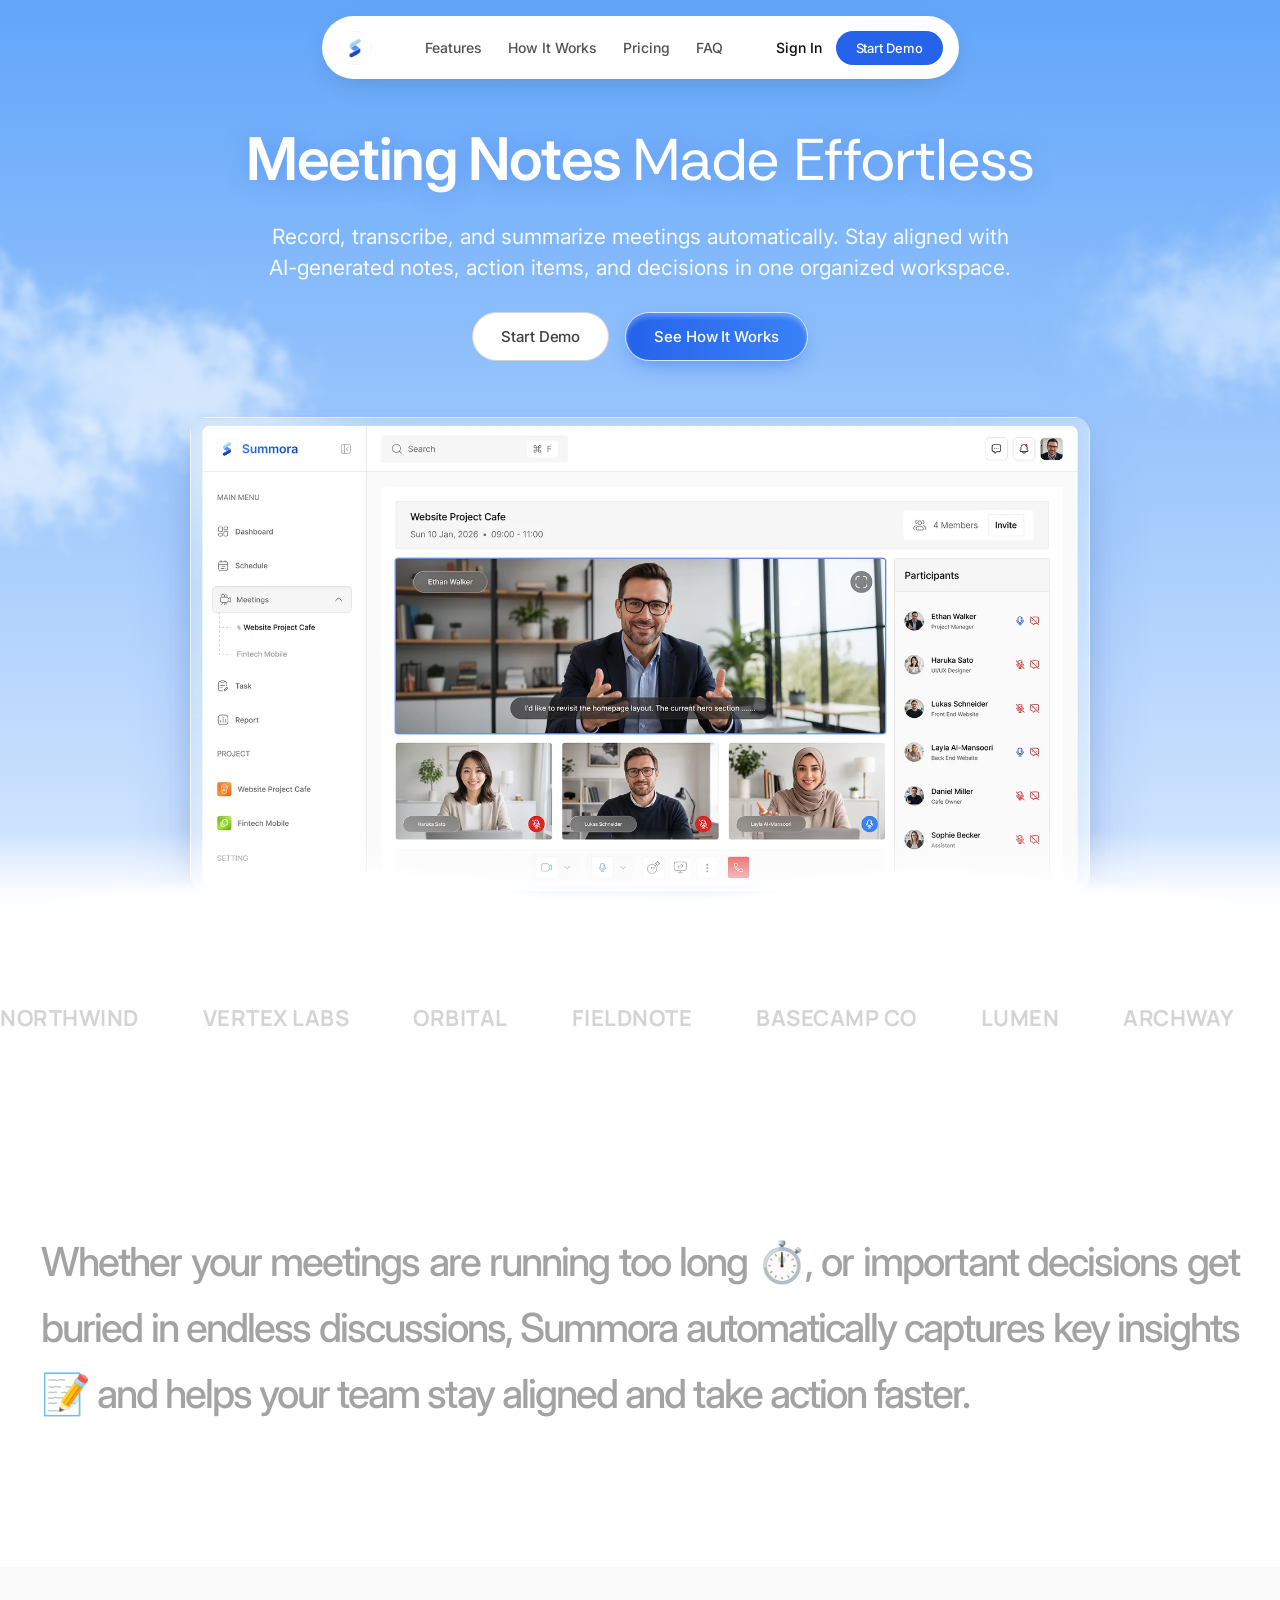
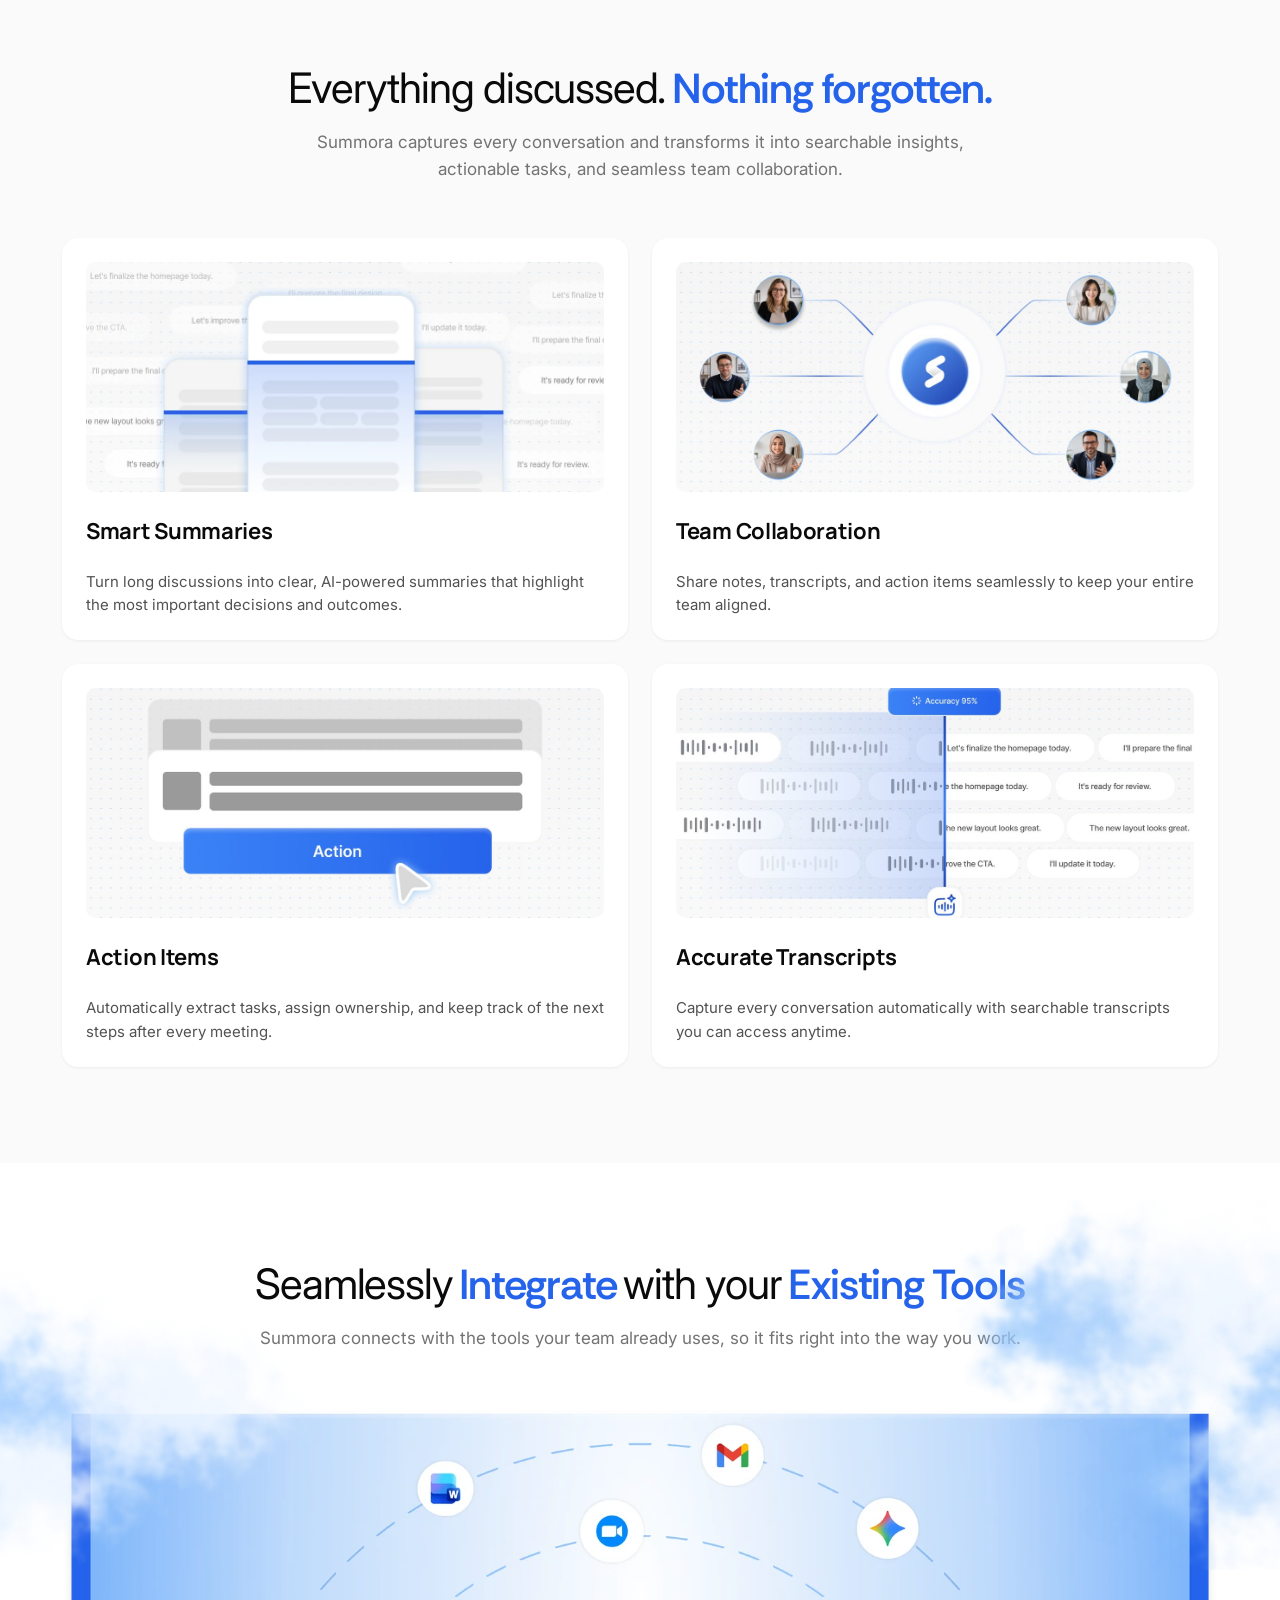
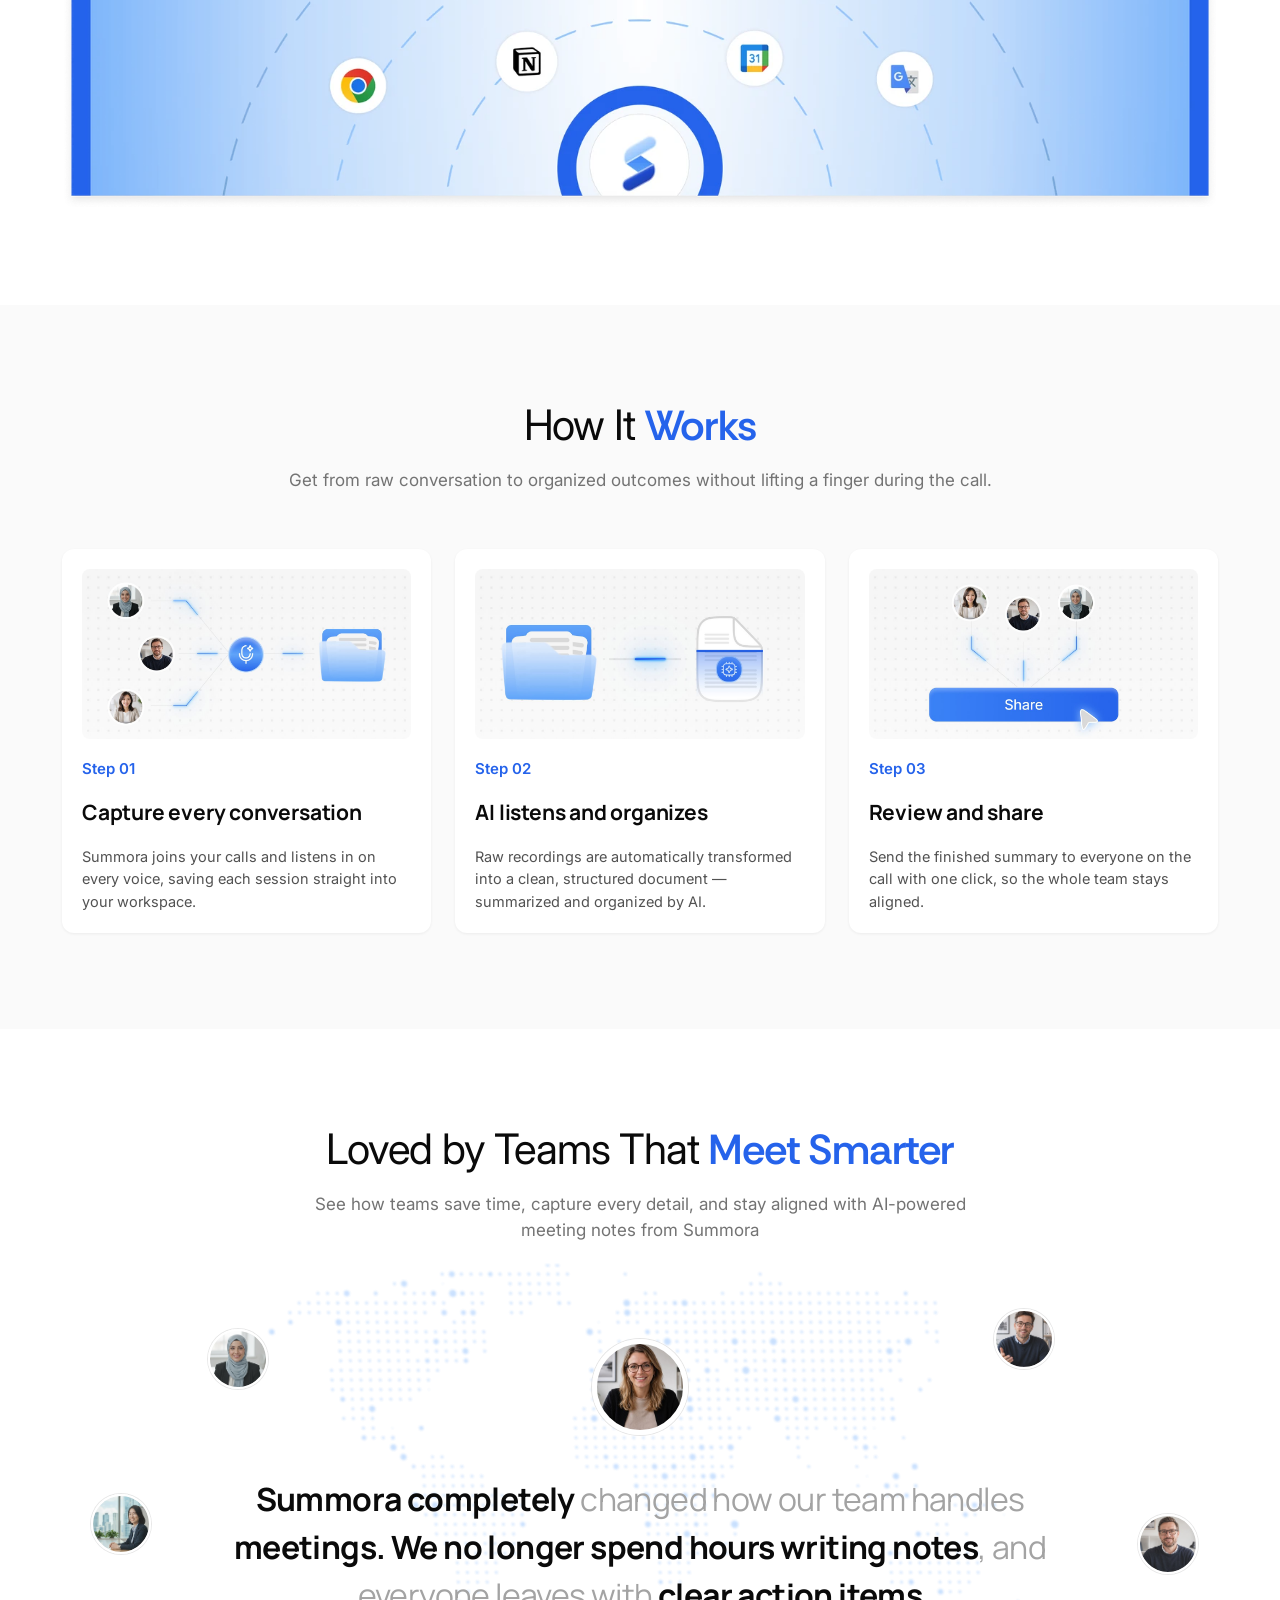
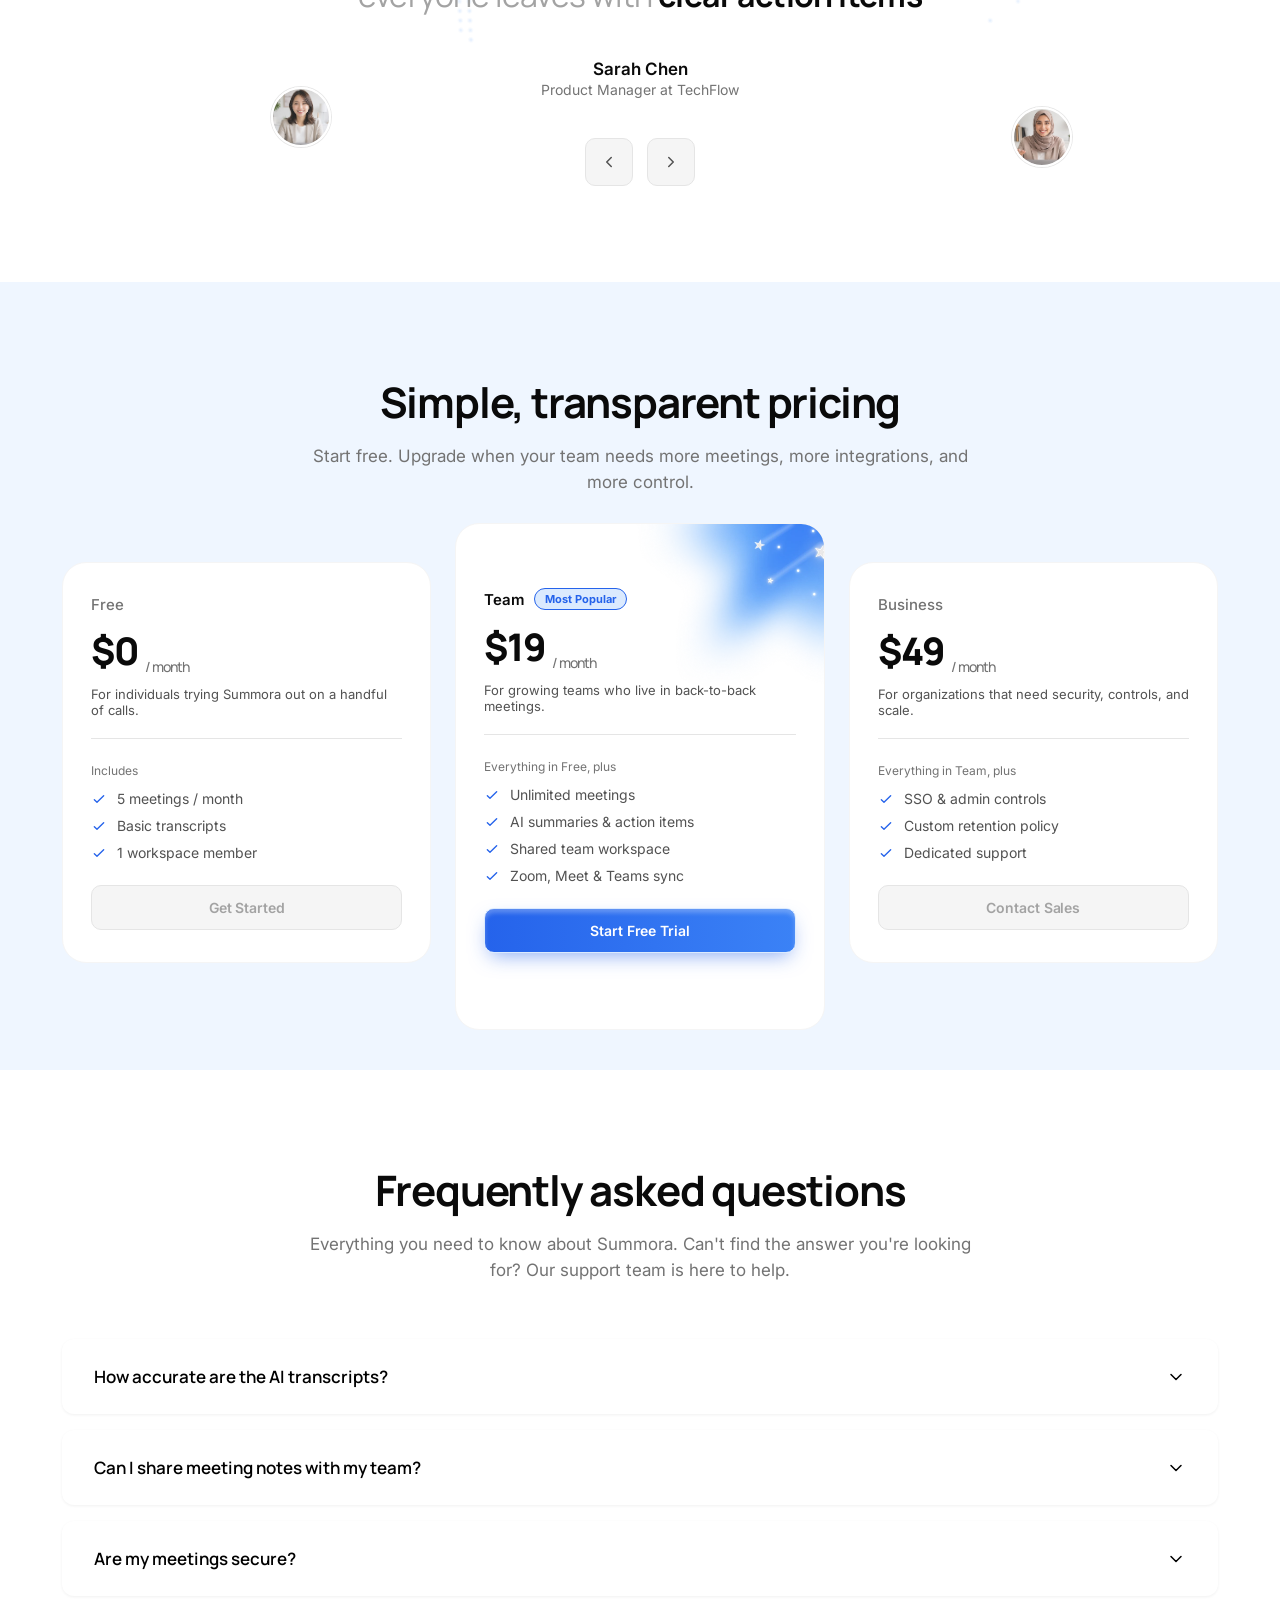
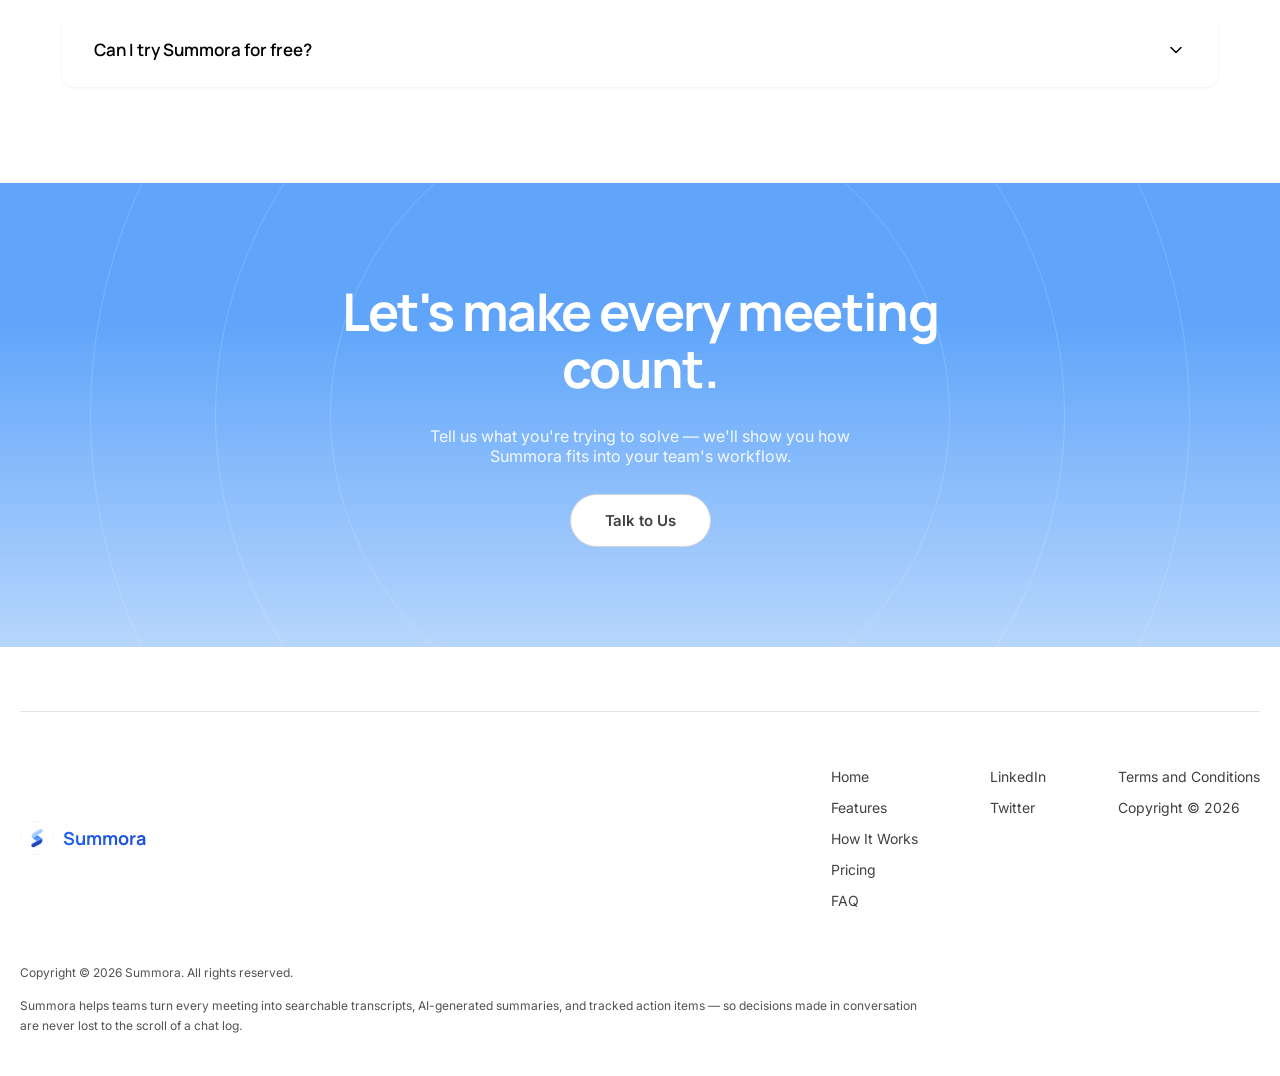
==== index.html @ 8b103ae6 "Flatten project structure so index.html sits at repo root" ====
<!DOCTYPE html>
<html lang="en">
<head>
<meta charset="UTF-8">
<meta name="viewport" content="width=device-width, initial-scale=1.0">
<title>Summora — Every meeting, remembered</title>
<link rel="preconnect" href="https://fonts.googleapis.com">
<link rel="preconnect" href="https://fonts.gstatic.com" crossorigin>
<link href="https://fonts.googleapis.com/css2?family=Manrope:wght@500;600;700;800&family=Inter:wght@300;400;500;600;700&family=Rethink+Sans:wght@400;500;600&display=swap" rel="stylesheet">
<link rel="stylesheet" href="css/style.css">
</head>
<body>

<!-- ============ NAV ============ -->
<div class="nav-shell">
  <nav class="nav">
    <a class="brand" href="#top">
      <span class="brand-mark"><img src="assets/img/logo.png" alt="Summora logo"></span>
    </a>
    <div class="nav-links">
      <a href="#features">Features</a>
      <a href="#how-it-works">How It Works</a>
      <a href="#pricing">Pricing</a>
      <a href="#faq">FAQ</a>
    </div>
    <div class="nav-actions">
      <a class="signin" href="#">Sign In</a>
      <a class="btn btn-primary nav-cta" href="#pricing">Start Demo</a>
    </div>
    <button class="nav-toggle" aria-label="Menu"><span></span></button>
  </nav>
</div>

<!-- ============ HERO ============ -->
<header id="top" class="hero">
  <div class="hero-spacer"></div>
  <img class="cloud-real left" src="assets/img/hero-cloud-left.png" alt="">
  <img class="cloud-real right" src="assets/img/hero-cloud-right.png" alt="">
  <div class="hero-inner">
    <div class="hero-header">
      <h1><span class="part-inter">Meeting Notes</span> <span class="part-rethink">Made Effortless</span></h1>
      <p>Record, transcribe, and summarize meetings automatically. Stay aligned with<br>AI-generated notes, action items, and decisions in one organized workspace.</p>
      <div class="hero-actions">
        <a href="#" class="btn btn-white">Start Demo</a>
        <a href="#" class="btn btn-primary">See How It Works</a>
      </div>
    </div>
    <div class="hero-image">
      <img class="hero-cloud-overlay" src="assets/img/hero-cloud-overlay.png" alt="">
      <div class="hero-image-inner">
        <img class="hero-screenshot" src="assets/img/hero-screenshot.webp" alt="Summora meeting dashboard showing live transcript, participants, and notes">
            <div class="hero-bottom-fade"></div>
    </div>
    </div>
  </div>
  <img class="hero-bottom-blur2" src="assets/img/hero-bottom-blur.png" alt="">
  <div class="hero-bottom-white"></div>
  <img class="hero-bottom-cloud" src="assets/img/hero-bottom-cloud.png" alt="">
</header>

<!-- ============ PARTNERS ============ -->
<section class="partners" style="padding-top:64px;">
  <div class="marquee">
    <span>NORTHWIND</span><span>VERTEX&nbsp;LABS</span><span>ORBITAL</span><span>FIELDNOTE</span><span>BASECAMP&nbsp;CO</span><span>LUMEN</span><span>ARCHWAY</span><span>PILOT&nbsp;&amp;&nbsp;CO</span>
    <span>NORTHWIND</span><span>VERTEX&nbsp;LABS</span><span>ORBITAL</span><span>FIELDNOTE</span><span>BASECAMP&nbsp;CO</span><span>LUMEN</span><span>ARCHWAY</span><span>PILOT&nbsp;&amp;&nbsp;CO</span>
  </div>
</section>

<!-- ============ STATEMENT ============ -->
<section class="statement-frame">
  <p class="statement-text">Whether your meetings are running too long ⏱️, or important decisions get buried in endless discussions, Summora automatically captures key insights 📝 and helps your team stay aligned and take action faster.</p>
</section>

<!-- ============ FEATURES ============ -->
<section class="features" id="features">
  <div class="section-head reveal">
    <h2 class="nowrap-heading"><span class="ed-part1">Everything discussed.</span> <span class="ed-part2">Nothing forgotten.</span></h2>
    <p>Summora captures every conversation and transforms it into searchable insights, actionable tasks, and seamless team collaboration.</p>
  </div>
  <div class="feature-grid">

    <div class="feature-card reveal">
      <div class="feature-visual">
        <img src="assets/img/feature-visual-1.webp" alt="Smart summaries preview" style="width:100%;height:100%;object-fit:cover;">
      </div>
      <h3>Smart Summaries</h3>
      <p>Turn long discussions into clear, AI-powered summaries that highlight the most important decisions and outcomes.</p>
    </div>

    <div class="feature-card reveal">
      <div class="feature-visual">
        <img src="assets/img/feature-visual-2.jpg" alt="Team collaboration preview" style="width:100%;height:100%;object-fit:cover;">
      </div>
      <h3>Team Collaboration</h3>
      <p>Share notes, transcripts, and action items seamlessly to keep your entire team aligned.</p>
    </div>

    <div class="feature-card reveal">
      <div class="feature-visual">
        <img src="assets/img/feature-visual-3.jpg" alt="Action items preview" style="width:100%;height:100%;object-fit:cover;">
      </div>
      <h3>Action Items</h3>
      <p>Automatically extract tasks, assign ownership, and keep track of the next steps after every meeting.</p>
    </div>

    <div class="feature-card reveal">
      <div class="feature-visual">
        <img src="assets/img/feature-visual-4.jpg" alt="Accurate transcripts preview" style="width:100%;height:100%;object-fit:cover;">
      </div>
      <h3>Accurate Transcripts</h3>
      <p>Capture every conversation automatically with searchable transcripts you can access anytime.</p>
    </div>

  </div>
</section>

<!-- ============ INTEGRATIONS ORBIT ============ -->
<section class="integrations" id="how-it-works">
  <img class="integrations-cloud" src="assets/img/integrations-cloud.png" alt="">
  <img class="integrations-cloud-right" src="assets/img/integrations-cloud-right.webp" alt="">
  <div class="section-head reveal">
    <h2 class="nowrap-heading"><span class="int-part1">Seamlessly</span> <span class="int-part2">Integrate</span> <span class="int-part1">with your</span> <span class="int-part2">Existing Tools</span></h2>
    <p style="white-space:nowrap;">Summora connects with the tools your team already uses, so it fits right into the way you work.</p>
  </div>
  <div class="orbit-wrap orbit-wrap-img">
    <img src="assets/img/integrations-orbit.webp" alt="Summora integrations with Zoom, Gmail, Chrome, Notion, Google Calendar and more" style="width:100%;height:auto;display:block;">
  </div>
</section>

<!-- ============ STEPS ============ -->
<section class="steps" style="background:var(--gray-50);">
  <div class="section-head reveal">
    <h2 style="font-family:'Inter',sans-serif; font-weight:400;">How It <span style="font-family:'Rethink Sans',sans-serif; font-weight:600; color:#2563EB;">Works</span></h2>
    <p style="white-space:nowrap;">Get from raw conversation to organized outcomes without lifting a finger during the call.</p>
  </div>
  <div class="steps-grid">

    <div class="step-card reveal">
      <div class="step-visual">
        <img src="assets/img/step-visual-1.jpg" alt="Connect your calls preview" style="width:100%;height:100%;object-fit:cover;">
      </div>
      <span class="step-num">Step 01</span>
      <h3>Capture every conversation</h3>
      <p>Summora joins your calls and listens in on every voice, saving each session straight into your workspace.</p>
    </div>

    <div class="step-card reveal">
      <div class="step-visual">
<img src="assets/img/step-visual-2.jpg" alt="AI listens and organizes preview" style="width:100%;height:100%;object-fit:cover;">
      </div>
      <span class="step-num">Step 02</span>
      <h3>AI listens and organizes</h3>
      <p>Raw recordings are automatically transformed into a clean, structured document — summarized and organized by AI.</p>
    </div>

    <div class="step-card reveal">
      <div class="step-visual">
<img src="assets/img/step-visual-3.jpg" alt="Review and share preview" style="width:100%;height:100%;object-fit:cover;">
      </div>
      <span class="step-num">Step 03</span>
      <h3>Review and share</h3>
      <p>Send the finished summary to everyone on the call with one click, so the whole team stays aligned.</p>
    </div>

  </div>
</section>

<!-- ============ TESTIMONIAL ============ -->
<section class="testimonial">
  <img class="testimonial-world-bg" src="assets/img/testimonial-world-bg.webp" alt="">
  <div class="section-head" style="margin-bottom:56px;">
    <h2 class="nowrap-heading" style="font-family:'Inter',sans-serif; font-weight:400;">Loved by Teams That <span style="font-family:'Rethink Sans',sans-serif; font-weight:600; color:#2563EB;">Meet Smarter</span></h2>
    <p>See how teams save time, capture every detail, and stay aligned with AI-powered meeting notes from Summora</p>
  </div>
  <div class="testi-wrap">
    <div class="float-avatars">
      <div class="avatar-ph fa1" style="background-image:url(assets/img/avatar-float-1.jpg);background-size:115%;background-position:center;"></div>
      <div class="avatar-ph fa2" style="background-image:url(assets/img/avatar-malik-osei.jpg);background-size:115%;background-position:center;"></div>
      <div class="avatar-ph fa3" style="background-image:url(assets/img/avatar-priya-nair.jpg);background-size:115%;background-position:center;"></div>
      <div class="avatar-ph fa4" style="background-image:url(assets/img/avatar-float-4.jpg);background-size:115%;background-position:center;"></div>
      <div class="avatar-ph fa5" style="background-image:url(assets/img/avatar-float-5.jpg);background-size:115%;background-position:center;"></div>
      <div class="avatar-ph fa6" style="background-image:url(assets/img/avatar-float-6.jpg);background-size:115%;background-position:center;"></div>
    </div>
    <div class="avatar-ph testi-avatar" id="testiAvatar" style="background-image:url(assets/img/avatar-testimonial-default.jpg);background-size:115%;background-position:center;"></div>
    <p class="testi-quote" id="testiQuote"><span class="hl">Summora completely</span> changed how our team handles <span class="hl">meetings.</span> <span class="hl">We no longer spend hours writing notes</span>, and everyone leaves with <span class="hl">clear action items</span></p>
    <div class="testi-author" id="testiAuthor">
      <strong>Sarah Chen</strong>
      <span>Product Manager at TechFlow</span>
    </div>
    <div class="testi-nav">
      <button aria-label="Previous" onclick="shiftTestimonial(-1)"><svg viewBox="0 0 24 24" fill="none"><path d="M15 18l-6-6 6-6" stroke-width="2" stroke-linecap="round" stroke-linejoin="round"/></svg></button>
      <button aria-label="Next" onclick="shiftTestimonial(1)"><svg viewBox="0 0 24 24" fill="none"><path d="M9 6l6 6-6 6" stroke-width="2" stroke-linecap="round" stroke-linejoin="round"/></svg></button>
    </div>
  </div>
</section>

<!-- ============ PRICING ============ -->
<section class="pricing" id="pricing">
  <div class="section-head reveal">
    <h2>Simple, transparent pricing</h2>
    <p>Start free. Upgrade when your team needs more meetings, more integrations, and more control.</p>
  </div>
  <div class="pricing-grid">

    <div class="price-card reveal">
      <div class="price-top">
        <span class="plan-name">Free</span>
        <div class="price">$0 <small>/ month</small></div>
        <p class="price-desc">For individuals trying Summora out on a handful of calls.</p>
      </div>
      <ul class="price-feats">
        <li class="lbl">Includes</li>
        <li><svg viewBox="0 0 24 24" fill="none"><path d="M5 13l4 4L19 7" stroke-width="2" stroke-linecap="round" stroke-linejoin="round"/></svg>5 meetings / month</li>
        <li><svg viewBox="0 0 24 24" fill="none"><path d="M5 13l4 4L19 7" stroke-width="2" stroke-linecap="round" stroke-linejoin="round"/></svg>Basic transcripts</li>
        <li><svg viewBox="0 0 24 24" fill="none"><path d="M5 13l4 4L19 7" stroke-width="2" stroke-linecap="round" stroke-linejoin="round"/></svg>1 workspace member</li>
      </ul>
      <a href="#" class="btn btn-outline-dark price-btn">Get Started</a>
    </div>

    <div class="price-card popular reveal">
      <img class="popular-sparkle" src="assets/img/pricing-sparkle.webp" alt="">
      <div class="price-top">
        <div class="badge-row">
          <span class="plan-name" style="color:var(--ink); font-weight:600;">Team</span>
          <span class="most-popular">Most Popular</span>
        </div>
        <div class="price">$19 <small>/ month</small></div>
        <p class="price-desc">For growing teams who live in back-to-back meetings.</p>
      </div>
      <ul class="price-feats">
        <li class="lbl">Everything in Free, plus</li>
        <li><svg viewBox="0 0 24 24" fill="none"><path d="M5 13l4 4L19 7" stroke-width="2" stroke-linecap="round" stroke-linejoin="round"/></svg>Unlimited meetings</li>
        <li><svg viewBox="0 0 24 24" fill="none"><path d="M5 13l4 4L19 7" stroke-width="2" stroke-linecap="round" stroke-linejoin="round"/></svg>AI summaries &amp; action items</li>
        <li><svg viewBox="0 0 24 24" fill="none"><path d="M5 13l4 4L19 7" stroke-width="2" stroke-linecap="round" stroke-linejoin="round"/></svg>Shared team workspace</li>
        <li><svg viewBox="0 0 24 24" fill="none"><path d="M5 13l4 4L19 7" stroke-width="2" stroke-linecap="round" stroke-linejoin="round"/></svg>Zoom, Meet &amp; Teams sync</li>
      </ul>
      <a href="#" class="btn btn-primary price-btn">Start Free Trial</a>
    </div>

    <div class="price-card reveal">
      <div class="price-top">
        <span class="plan-name">Business</span>
        <div class="price">$49 <small>/ month</small></div>
        <p class="price-desc">For organizations that need security, controls, and scale.</p>
      </div>
      <ul class="price-feats">
        <li class="lbl">Everything in Team, plus</li>
        <li><svg viewBox="0 0 24 24" fill="none"><path d="M5 13l4 4L19 7" stroke-width="2" stroke-linecap="round" stroke-linejoin="round"/></svg>SSO &amp; admin controls</li>
        <li><svg viewBox="0 0 24 24" fill="none"><path d="M5 13l4 4L19 7" stroke-width="2" stroke-linecap="round" stroke-linejoin="round"/></svg>Custom retention policy</li>
        <li><svg viewBox="0 0 24 24" fill="none"><path d="M5 13l4 4L19 7" stroke-width="2" stroke-linecap="round" stroke-linejoin="round"/></svg>Dedicated support</li>
      </ul>
      <a href="#" class="btn btn-outline-dark price-btn">Contact Sales</a>
    </div>

  </div>
</section>

<!-- ============ FAQ ============ -->
<section class="faq" id="faq">
  <div class="section-head reveal">
    <h2>Frequently asked questions</h2>
    <p>Everything you need to know about Summora. Can't find the answer you're looking for? Our support team is here to help.</p>
  </div>
  <div class="faq-list" id="faqList">

    <div class="faq-item reveal">
      <button class="faq-q">How accurate are the AI transcripts?
        <svg viewBox="0 0 24 24" fill="none"><path d="M6 9l6 6 6-6" stroke-width="1.8" stroke-linecap="round" stroke-linejoin="round"/></svg>
      </button>
      <div class="faq-a"><p>Summora's transcription engine is tuned for real conversations — overlapping speakers, accents, and background noise included — and typically lands well above 95% accuracy on clear audio.</p></div>
    </div>

    <div class="faq-item reveal">
      <button class="faq-q">Can I share meeting notes with my team?
        <svg viewBox="0 0 24 24" fill="none"><path d="M6 9l6 6 6-6" stroke-width="1.8" stroke-linecap="round" stroke-linejoin="round"/></svg>
      </button>
      <div class="faq-a"><p>Yes. Every summary, transcript, and action item lives in a shared workspace, so anyone on your team can search past meetings or jump straight to a decision.</p></div>
    </div>

    <div class="faq-item reveal">
      <button class="faq-q">Are my meetings secure?
        <svg viewBox="0 0 24 24" fill="none"><path d="M6 9l6 6 6-6" stroke-width="1.8" stroke-linecap="round" stroke-linejoin="round"/></svg>
      </button>
      <div class="faq-a"><p>Recordings and transcripts are encrypted in transit and at rest, and Business plans include configurable retention policies and admin-level access controls.</p></div>
    </div>

    <div class="faq-item reveal">
      <button class="faq-q">Can I try Summora for free?
        <svg viewBox="0 0 24 24" fill="none"><path d="M6 9l6 6 6-6" stroke-width="1.8" stroke-linecap="round" stroke-linejoin="round"/></svg>
      </button>
      <div class="faq-a"><p>Absolutely — the Free plan covers 5 meetings a month with no credit card required, and you can upgrade anytime as your needs grow.</p></div>
    </div>

  </div>
</section>

<!-- ============ CTA ============ -->
<section class="cta">
  <div class="cta-ring cr1"></div>
  <div class="cta-ring cr2"></div>
  <div class="cta-ring cr3"></div>
  <div class="cta-fade"></div>
  <div class="cta-inner">
    <h2>Let's make every meeting count.</h2>
    <p>Tell us what you're trying to solve — we'll show you how Summora fits into your team's workflow.</p>
    <a href="#" class="btn btn-white" style="padding:16px 34px; font-weight:600;">Talk to Us</a>
  </div>
</section>

<!-- ============ FOOTER ============ -->
<footer>
  <div class="footer-top">
    <a class="brand" href="#top">
      <span class="brand-mark"><img src="assets/img/logo.png" alt="Summora logo"></span>
      <span class="brand-text">Summora</span>
    </a>
    <div class="footer-cols">
      <div class="footer-col">
        <a href="#top">Home</a>
        <a href="#features">Features</a>
        <a href="#how-it-works">How It Works</a>
        <a href="#pricing">Pricing</a>
        <a href="#faq">FAQ</a>
      </div>
      <div class="footer-col">
        <a href="#">LinkedIn</a>
        <a href="#">Twitter</a>
      </div>
      <div class="footer-col">
        <a href="#">Terms and Conditions</a>
        <span>Copyright © 2026</span>
      </div>
    </div>
  </div>
  <div class="footer-bottom">
    <span class="copy">Copyright © 2026 Summora. All rights reserved.</span>
    <p class="desc">Summora helps teams turn every meeting into searchable transcripts, AI-generated summaries, and tracked action items — so decisions made in conversation are never lost to the scroll of a chat log.</p>
  </div>
</footer>

<script src="js/main.js" defer></script>

</body>
</html>
---- css/style.css ----
/* =====================================================================
     SUMMORA LANDING PAGE — STYLESHEET CONTENTS
     1.  Design tokens (:root)
     2.  Reset & base elements
     3.  Placeholder blocks & buttons
     4.  Nav
     5.  Hero
     6.  Partner marquee
     7.  Statement frame (scroll word-reveal)
     8.  Section shells (shared heading layout)
     9.  Feature grid + mini illustrations
     10. Integrations orbit
     11. Steps
     12. Testimonial
     13. Pricing
     14. FAQ
     15. CTA
     16. Footer
     17. Scroll reveal + hover animations
     18. Responsive breakpoints
     ===================================================================== */

  /* ---------- 1. Design tokens ---------- */
  :root{
    --blue-700:#1D4ED8;
    --blue-600:#2563EB;
    --blue-500:#3B82F6;
    --blue-400:#60A5FA;
    --blue-200:#93C5FD;
    --blue-100:#DBEAFE;
    --blue-50:#EFF6FF;
    --ink:#0A0A0A;
    --gray-700:#404040;
    --gray-600:#525252;
    --gray-500:#737373;
    --gray-400:#A3A3A3;
    --gray-300:#D4D4D4;
    --gray-200:#E5E5E5;
    --gray-100:#F5F5F5;
    --gray-50:#FAFAFA;
    --white:#FFFFFF;
    --font-display:'Manrope',sans-serif;
    --font-body:'Inter',sans-serif;
    --radius-lg:24px;
    --radius-md:16px;
    --radius-sm:12px;
    --container:1156px;
  }

  /* ---------- 2. Reset & base elements ---------- */
  *{box-sizing:border-box; margin:0; padding:0;}
  html{scroll-behavior:smooth;}
  body{
    font-family:var(--font-body);
    color:var(--ink);
    background:var(--white);
    -webkit-font-smoothing:antialiased;
    overflow-x:hidden;
  }
  img{max-width:100%; display:block;}
  a{color:inherit; text-decoration:none;}
  button{font-family:inherit; cursor:pointer; border:none; background:none;}
  ul{list-style:none;}
  .wrap{max-width:var(--container); margin:0 auto; padding:0 24px;}

  @media (prefers-reduced-motion: reduce){
    *{animation-duration:0.01ms !important; animation-iteration-count:1 !important; transition-duration:0.01ms !important;}
  }

  /* ---------- 3. Placeholder blocks (leave blank for real media) ---------- */
  .ph{
    background:linear-gradient(155deg,#F5F5F5 0%,#FAFAFA 100%);
    border:1px solid var(--gray-200);
    position:relative;
    overflow:hidden;
  }
  .ph.blue{background:linear-gradient(155deg,var(--blue-100) 0%,#F5F9FF 100%); border-color:var(--blue-100);}
  .avatar-ph{
    border-radius:50%;
    background:linear-gradient(155deg,#EDEDED 0%,#F7F7F7 100%);
    border:2px solid var(--white);
    box-shadow:0 0 0 1px var(--gray-200);
    flex-shrink:0;
  }

  /* ---------- 3b. Buttons ---------- */
  .btn{
    display:inline-flex; align-items:center; justify-content:center; gap:8px;
    padding:14px 28px; border-radius:80px; font-weight:500; font-size:15px;
    letter-spacing:-0.1px; white-space:nowrap; transition:transform .18s ease, box-shadow .18s ease, opacity .18s ease;
  }
  .btn:active{transform:scale(0.97);}
  .btn-primary{
    background:linear-gradient(90deg,var(--blue-600) 0%, var(--blue-500) 100%);
    color:var(--white);
    box-shadow:inset 0 4px 4px rgba(255,255,255,.25), 0 8px 20px -6px rgba(37,99,235,.55);
    border:1px solid var(--blue-100);
  }
  .btn-primary:hover{box-shadow:inset 0 4px 4px rgba(255,255,255,.3), 0 10px 26px -6px rgba(37,99,235,.7);}
  .btn-ghost-light{
    background:rgba(255,255,255,.16);
    border:1px solid rgba(255,255,255,.5);
    color:var(--white);
    backdrop-filter:blur(6px);
  }
  .btn-ghost-light:hover{background:rgba(255,255,255,.28);}
  .btn-white{
    background:var(--white); color:var(--gray-700); border:1px solid var(--gray-300);
  }
  .btn-white:hover{border-color:var(--gray-400);}
  .btn-outline-dark{
    background:var(--gray-100); border:1px solid var(--gray-200); color:var(--gray-400); font-weight:600; font-size:13px;
  }

  /* ---------- 4. Nav ---------- */
  .nav-shell{
    position:sticky; top:16px; z-index:100;
    display:flex; justify-content:center;
    padding:0 20px;
  }
  .nav{
    width:100%; max-width:637px; height:63px;
    display:flex; flex-direction:row; align-items:center; justify-content:space-between;
    gap:22px;
    background:#FFFFFF;
    border-radius:40px;
    padding:8px 16px;
    box-shadow:0 8px 30px -12px rgba(15,23,42,.25);
  }
  .brand{display:flex; align-items:center; gap:9px; font-family:var(--font-display); font-weight:700; font-size:18px;}
  .brand-mark{
    width:34px; height:34px; border-radius:50%; flex-shrink:0;
    overflow:hidden;
    display:flex; align-items:center; justify-content:center;
  }
  .brand-mark img{width:100%; height:100%; object-fit:cover;}
  .brand-text{background:linear-gradient(90deg,var(--blue-600), var(--blue-700)); -webkit-background-clip:text; background-clip:text; color:transparent;}
  .nav-links{display:flex; align-items:center; gap:26px;}
  .nav-links a{font-size:14px; font-weight:500; color:var(--gray-600); transition:color .15s ease;}
  .nav-links a:hover{color:var(--ink);}
  .nav-actions{display:flex; align-items:center; gap:14px;}
  .nav-actions .signin{font-size:14px; font-weight:500; color:var(--ink);}
  .nav-cta{
    padding:9px 20px; font-size:13px;
    background:#2563EB; box-shadow:none; border:none;
  }
  .nav-toggle{display:none; width:38px; height:38px; align-items:center; justify-content:center; border-radius:10px;}
  .nav-toggle span, .nav-toggle span::before, .nav-toggle span::after{
    content:''; display:block; width:18px; height:2px; background:var(--ink); position:relative; transition:.2s;
  }
  .nav-toggle span::before{position:absolute; top:-6px;}
  .nav-toggle span::after{position:absolute; top:6px;}

  /* ---------- 5. Hero ---------- */
  .hero{
    position:relative;
    background:linear-gradient(180deg,#60A5FA 0%, #9EC8FC 50%, #DBEAFE 100%);
    padding:0 20px 48px;
    margin-top:-72px;
    overflow:hidden;
  }
  .hero-spacer{height:72px;}
  .cloud{position:absolute; border-radius:50%; filter:blur(30px); pointer-events:none;}
  .cloud-real{position:absolute; pointer-events:none; z-index:1;}
  .cloud-real.left{width:480px; height:auto; left:-140px; top:210px; opacity:.95;}
  @media (max-width:700px){ .cloud-real.left{width:320px; top:260px; left:-120px;} }
  .cloud-real.right{width:420px; height:auto; right:-140px; top:180px; opacity:.95;}
  @media (max-width:700px){ .cloud-real.right{width:280px; top:220px; right:-100px;} }
  .cloud.c3{width:420px; height:150px; left:10%; bottom:-40px; background:#fff; filter:blur(40px); opacity:.85;}
  .cloud.c4{width:420px; height:150px; right:10%; bottom:-60px; background:#fff; filter:blur(40px); opacity:.85;}

  .hero-inner{max-width:var(--container); margin:0 auto; padding-top:64px; position:relative; z-index:2;}
  .hero-header{display:flex; flex-direction:column; align-items:center; text-align:center; gap:28px;}
  .hero-header h1{
    font-weight:600; font-size:clamp(24px,4.6vw,64px); line-height:1.1;
    letter-spacing:-1.6px; color:var(--white); max-width:1000px;
    white-space:nowrap;
    text-shadow:0 2px 24px rgba(29,78,216,.25);
  }
  .hero-header h1 .part-inter{
    font-family:'Inter', sans-serif; font-weight:600;
  }
  .hero-header h1 .part-rethink{
    font-family:'Rethink Sans', sans-serif; font-weight:400;
  }
  .hero-header p{
    font-size:21px; line-height:1.5; color:#F5F9FF; max-width:820px; font-weight:400;
  }
  .hero-actions{display:flex; gap:16px; flex-wrap:wrap; justify-content:center;}

  .hero-image{
    margin:56px auto 0; max-width:900px; position:relative; z-index:2;
  }
  .hero-image-inner{
    border-radius:16px; aspect-ratio:1600/843; width:100%;
    box-shadow:0 40px 70px -25px rgba(29,78,216,.45), 0 14px 34px -12px rgba(0,0,0,.18);
    display:flex; align-items:center; justify-content:center; flex-direction:column; gap:14px;
    color:var(--gray-400); position:relative; overflow:hidden;
  }
  .hero-screenshot{
    width:100%; height:100%; object-fit:cover; object-position:top center;
  }
  .hero-cloud-overlay{
    display:none;
  }
  .hero-bottom-fade{
    display:none;
  }
  .hero-bottom-blur2{
    position:absolute; left:0; bottom:-10px; width:100%; height:70px;
    z-index:2; pointer-events:none;
  }
  .hero-bottom-white{
    position:absolute; left:0; right:0; bottom:-1px; height:110px;
    background:linear-gradient(180deg, rgba(255,255,255,0) 0%, rgba(255,255,255,.85) 55%, #FFFFFF 85%);
    z-index:2; pointer-events:none;
  }
  .hero-bottom-cloud{
    position:absolute; left:50%; bottom:-10px; width:105%; height:90px;
    transform:translateX(-50%);
    z-index:3; pointer-events:none;
  }
  .mock-bars{display:flex; align-items:flex-end; gap:5px; height:46px;}
  .mock-bars span{width:5px; border-radius:3px; background:linear-gradient(180deg,var(--blue-400),var(--blue-600)); opacity:.55; animation:bar 2.4s ease-in-out infinite;}
  .mock-bars span:nth-child(odd){animation-delay:.2s;}
  @keyframes bar{0%,100%{height:30%;} 50%{height:100%;}}

  /* ---------- 6. Partner marquee ---------- */
  .partners{padding:56px 0; overflow:hidden; background:var(--white);}
  .partners-label{text-align:center; font-size:13px; letter-spacing:.4px; color:var(--gray-400); margin-bottom:28px; text-transform:uppercase; font-weight:600;}
  .marquee{display:flex; width:max-content; gap:64px; animation:scroll 28s linear infinite;}
  .marquee span{font-family:var(--font-display); font-weight:700; font-size:22px; color:var(--gray-300); white-space:nowrap; letter-spacing:.5px;}
  @keyframes scroll{from{transform:translateX(0);} to{transform:translateX(-50%);}}

  /* ---------- 7. Statement frame (scroll word-reveal) ---------- */
  .statement-frame{
    display:flex; justify-content:center; align-items:center;
    padding:140px 20px;
  }
  .statement-text{
    max-width:1198px;
    font-family:var(--font-body);
    font-style:normal;
    font-weight:500;
    font-size:clamp(22px,3.4vw,40px);
    line-height:1.65;
    text-align:justify;
    letter-spacing:-2px;
  }
  .statement-text .word{
    color:var(--gray-400);
    transition:color .25s ease;
  }
  .statement-text .word.revealed{
    color:var(--ink);
  }
  .statement-text .emoji{
    /* left untouched: no color override, keeps native emoji colors regardless of scroll */
  }

  /* ---------- 8. Section shells (shared heading layout) ---------- */
  section{padding:96px 20px;}
  .section-head{max-width:680px; margin:0 auto 56px; text-align:center; display:flex; flex-direction:column; gap:16px; align-items:center;}
  .eyebrow{font-size:13px; font-weight:600; color:var(--blue-600); letter-spacing:.6px; text-transform:uppercase;}
  .section-head h2{font-family:var(--font-display); font-weight:700; font-size:clamp(22px,4vw,42px); letter-spacing:-1.2px; line-height:1.15;}
  .section-head h2.nowrap-heading{white-space:nowrap;}
  .ed-part1{font-family:'Inter', sans-serif; font-weight:400; color:var(--ink);}
  .ed-part2{font-family:'Rethink Sans', sans-serif; font-weight:600; color:var(--blue-600);}
  .int-part1{font-family:'Inter', sans-serif; font-weight:400; color:var(--ink);}
  .int-part2{font-family:'Rethink Sans', sans-serif; font-weight:600; color:var(--blue-600);}
  .section-head p{color:var(--gray-500); font-size:17px; line-height:1.55; font-weight:400;}

  /* ---------- 9. Feature grid + mini illustrations ---------- */
  .features{background:var(--gray-50);}
  .feature-grid{max-width:var(--container); margin:0 auto; display:grid; grid-template-columns:1fr 1fr; gap:24px;}
  .feature-card{
    background:var(--white); border-radius:var(--radius-md); box-shadow:0 1px 3px rgba(0,0,0,.06);
    padding:24px; display:flex; flex-direction:column; gap:24px;
  }
  .feature-visual{
    border-radius:10px; height:230px;
    background:linear-gradient(180deg,var(--gray-100) 0%, var(--gray-50) 100%);
    position:relative; overflow:hidden; display:flex; align-items:center; justify-content:center;
  }
  .feature-card h3{font-family:var(--font-display); font-weight:700; font-size:22px; letter-spacing:-.3px;}
  .feature-card p{color:var(--gray-600); font-size:15px; line-height:1.55;}

  /* mini illustrations */
  .bubble{position:absolute; background:var(--white); border:1px solid var(--gray-100); border-radius:40px; padding:7px 16px; font-size:11px; color:var(--gray-600); box-shadow:0 2px 8px rgba(0,0,0,.04); white-space:nowrap;}
  .b1{top:22%; left:8%;} .b2{top:44%; right:6%;} .b3{bottom:20%; left:16%;} .b4{bottom:34%; right:20%; opacity:.55;} .b5{top:8%; right:28%; opacity:.5;}

  .orbit-dots{position:relative; width:150px; height:150px;}
  .orbit-dots .node{
    position:absolute; width:44px; height:44px; border-radius:50%; background:var(--white);
    box-shadow:0 0 0 1px var(--gray-200), 0 6px 14px rgba(37,99,235,.15);
    display:flex; align-items:center; justify-content:center;
  }
  .orbit-dots .node svg{width:20px; height:20px; stroke:var(--blue-600);}
  .orbit-dots .n1{top:0; left:50px;} .orbit-dots .n2{top:52px; left:0;} .orbit-dots .n3{top:52px; right:0;} .orbit-dots .n4{bottom:0; left:50px;}
  .orbit-line{position:absolute; inset:0; border:1px dashed var(--blue-200); border-radius:50%; margin:20px;}

  .checklist-mock{width:220px; display:flex; flex-direction:column; gap:10px;}
  .checklist-mock .row{display:flex; align-items:center; gap:10px; background:var(--white); border:1px solid var(--gray-100); border-radius:8px; padding:10px 12px;}
  .checklist-mock .row .box{width:16px; height:16px; border-radius:4px; border:1.5px solid var(--gray-300); flex-shrink:0;}
  .checklist-mock .row.done .box{background:var(--blue-600); border-color:var(--blue-600); position:relative;}
  .checklist-mock .row.done .box::after{content:''; position:absolute; left:4px; top:1px; width:4px; height:8px; border:solid white; border-width:0 1.5px 1.5px 0; transform:rotate(45deg);}
  .checklist-mock .row .line{height:8px; border-radius:4px; background:var(--gray-200); flex:1;}
  .checklist-mock .row.done .line{background:var(--blue-100);}

  .wave-mock{display:flex; align-items:center; gap:4px;}
  .wave-mock span{width:4px; border-radius:3px; background:var(--blue-500); animation:wv 1.6s ease-in-out infinite;}
  @keyframes wv{0%,100%{height:10px;} 50%{height:38px;}}

  /* ---------- 10. Integrations orbit ---------- */
  .integrations{background:var(--white); position:relative; overflow:hidden;}
  .integrations-cloud{
    position:absolute; left:-60px; top:10%; width:380px; height:auto;
    pointer-events:none; z-index:10; opacity:.9;
  }
  .integrations-cloud-right{
    position:absolute; right:-80px; top:5%; width:420px; height:auto;
    pointer-events:none; z-index:10; opacity:.9;
  }
  @media (max-width:900px){
    .integrations-cloud{width:220px; left:-80px;}
    .integrations-cloud-right{width:240px; right:-90px;}
  }
  .orbit-wrap{
    max-width:var(--container); margin:0 auto;
    display:flex; align-items:center; justify-content:center;
    position:relative; overflow:hidden;
  }
  .orbit-wrap-img{
    padding:0;
  }
  .orbit-wrap-img img{display:block;}
  .ring{position:absolute; border:2px dashed rgba(37,99,235,.35); border-radius:50%;}
  .ring.r1{width:280px; height:280px; animation:spin 60s linear infinite;}
  .ring.r2{width:440px; height:440px; animation:spin 90s linear infinite reverse;}
  @keyframes spin{from{transform:rotate(0deg);} to{transform:rotate(360deg);}}

  /* ---------- 9b. Feature-card hover + orbit icon mockups ---------- */
  .feature-visual img, .step-visual img{transition:transform .5s ease;}
  .feature-card:hover .feature-visual img, .step-card:hover .step-visual img{transform:scale(1.04);}
  .orbit-center{
    position:relative; z-index:3; width:88px; height:88px; border-radius:50%;
    background:linear-gradient(145deg,var(--blue-400), var(--blue-700));
    box-shadow:inset 0 4px 6px rgba(255,255,255,.5), 0 12px 30px rgba(29,78,216,.4);
    display:flex; align-items:center; justify-content:center;
  }
  .orbit-center svg{width:38px; height:38px; stroke:white;}
  .orbit-icon{
    position:absolute; width:64px; height:64px; border-radius:50%; background:var(--white); z-index:4;
    box-shadow:0 6px 18px rgba(15,23,42,.12);
    display:flex; align-items:center; justify-content:center;
  }
  .orbit-icon svg{width:26px; height:26px; stroke:var(--blue-600);}
  .oi-1{top:8%; left:50%; transform:translateX(-50%);}
  .oi-2{top:30%; left:6%;}
  .oi-3{top:30%; right:6%;}
  .oi-4{bottom:12%; left:16%;}
  .oi-5{bottom:12%; right:16%;}

  /* ---------- 11. Steps ---------- */
  .steps-grid{max-width:var(--container); margin:0 auto; display:grid; grid-template-columns:repeat(3,1fr); gap:24px;}
  .step-card{background:var(--white); border-radius:var(--radius-sm); box-shadow:0 1px 3px rgba(0,0,0,.06); padding:20px; display:flex; flex-direction:column; gap:20px;}
  .step-visual{height:170px; border-radius:8px; background:linear-gradient(180deg,var(--gray-100),var(--gray-50)); display:flex; align-items:center; justify-content:center; position:relative; overflow:hidden;}
  .step-num{color:var(--blue-600); font-weight:600; font-size:15px;}
  .step-card h3{font-family:var(--font-display); font-weight:700; font-size:21px; letter-spacing:-.2px;}
  .step-card p{color:var(--gray-600); font-size:14.5px; line-height:1.55;}

  .avatars-row{display:flex;}
  .avatars-row .avatar-ph{width:38px; height:38px; margin-left:-10px;}
  .avatars-row .avatar-ph:first-child{margin-left:0;}
  .file-icon{width:70px; height:82px; border-radius:8px; background:var(--white); border:1px solid var(--gray-200); position:relative; box-shadow:0 4px 10px rgba(0,0,0,.05);}
  .file-icon span{position:absolute; left:12px; right:12px; height:5px; border-radius:3px; background:var(--gray-200);}
  .file-icon .l1{top:16px;} .file-icon .l2{top:28px; right:24px;} .file-icon .l3{top:40px;} .file-icon .l4{top:52px; right:30px;}
  .chip-badge{position:absolute; bottom:12px; right:12px; width:26px; height:26px; border-radius:8px; background:linear-gradient(180deg,var(--blue-500),var(--blue-600)); display:flex; align-items:center; justify-content:center;}
  .chip-badge svg{width:14px; height:14px; stroke:white;}

  /* ---------- 12. Testimonial ---------- */
  .testimonial{background:#FFFFFF; text-align:center; position:relative; overflow:hidden;}
  .testimonial-world-bg{
    position:absolute; top:50%; left:50%; transform:translate(-50%,-50%);
    width:60%; max-width:800px; height:auto;
    z-index:0; pointer-events:none; opacity:.9;
  }
  .testi-wrap{max-width:900px; margin:0 auto; display:flex; flex-direction:column; align-items:center; gap:40px; position:relative; z-index:1;}
  .testi-avatar{width:96px; height:96px; border-width:5px;}
  .testi-quote{font-family:var(--font-display); font-weight:400; font-size:clamp(22px,3.4vw,32px); line-height:1.5; letter-spacing:-.6px; color:var(--gray-400);}
  .testi-quote .hl{color:var(--ink); font-weight:700;}
  .testi-author strong{display:block; font-size:17px; font-weight:600;}
  .testi-author span{display:block; font-size:14px; color:var(--gray-500); margin-top:2px;}
  .float-avatars .avatar-ph{position:absolute; width:60px; height:60px; opacity:.9;}
  .fa1{top:6%; left:2%;} .fa2{top:2%; right:4%;} .fa3{bottom:8%; left:9%;} .fa4{bottom:4%; right:2%; width:48px; height:48px;}
  .fa5{top:40%; left:-11%; width:54px; height:54px;} .fa6{top:44%; right:-12%; width:54px; height:54px;}
  .testi-nav{display:flex; gap:14px;}
  .testi-nav button{width:48px; height:48px; border-radius:10px; background:var(--gray-100); border:1px solid var(--gray-200); display:flex; align-items:center; justify-content:center; transition:.15s;}
  .testi-nav button:hover{background:var(--gray-200);}
  .testi-nav svg{width:18px; height:18px; stroke:var(--gray-600);}

  /* ---------- 13. Pricing ---------- */
  .pricing{background:var(--blue-50);}
  .pricing-grid{max-width:var(--container); margin:0 auto; display:grid; grid-template-columns:repeat(3,1fr); gap:24px; align-items:center;}
  .price-card{
    background:var(--white); border-radius:var(--radius-lg); border:1px solid var(--gray-100);
    padding:32px 28px; display:flex; flex-direction:column; gap:24px;
  }
  .price-card.popular{
    position:relative; padding-top:64px; padding-bottom:76px;
    margin-top:-28px; margin-bottom:-56px;
    overflow:hidden;
  }
  .price-card.popular::before{
    display:none;
  }
  .price-card.popular .popular-sparkle{
    position:absolute; top:0; right:0; width:200px; height:auto;
    pointer-events:none; z-index:0;
  }
  .price-top{display:flex; flex-direction:column; gap:10px; padding-bottom:20px; border-bottom:1px solid var(--gray-200); position:relative; z-index:1;}
  .badge-row{display:flex; align-items:center; gap:10px;}
  .plan-name{font-size:15px; color:var(--gray-500); font-weight:500;}
  .most-popular{font-size:11px; font-weight:700; color:var(--blue-600); background:var(--blue-100); border:1px solid var(--blue-600); padding:3px 10px; border-radius:40px;}
  .price{font-family:var(--font-display); font-weight:800; font-size:38px; letter-spacing:-1px; display:flex; align-items:flex-end; gap:6px;}
  .price small{font-size:14px; color:var(--gray-500); font-weight:500;}
  .price-desc{font-size:13px; color:var(--gray-600);}
  .price-feats{display:flex; flex-direction:column; gap:10px;}
  .price-feats .lbl{font-size:12px; color:var(--gray-500); margin-bottom:2px;}
  .price-feats li{display:flex; align-items:center; gap:10px; font-size:14px; color:var(--gray-600);}
  .price-feats li svg{width:16px; height:16px; stroke:var(--blue-600); flex-shrink:0;}
  .price-btn{width:100%; padding:13px; border-radius:10px; font-weight:600; font-size:14px; text-align:center;}

  /* ---------- 14. FAQ ---------- */
  .faq-list{max-width:var(--container); margin:0 auto; display:flex; flex-direction:column; gap:16px;}
  .faq-item{background:var(--white); border-radius:var(--radius-sm); box-shadow:0 1px 3px rgba(0,0,0,.06); overflow:hidden;}
  .faq-item.featured{background:linear-gradient(90deg,var(--blue-500), var(--blue-400)); color:var(--white);}
  .faq-q{width:100%; display:flex; align-items:center; justify-content:space-between; padding:26px 32px; font-family:var(--font-display); font-weight:600; font-size:17px; text-align:left; gap:20px;}
  .faq-item.featured .faq-q{color:var(--white); cursor:default;}
  .faq-q svg{width:20px; height:20px; stroke:currentColor; flex-shrink:0; transition:transform .25s ease;}
  .faq-item.open .faq-q svg{transform:rotate(180deg);}
  .faq-item:not(.featured).open{
    background:linear-gradient(90deg,var(--blue-600), var(--blue-500));
    transition:background .3s ease;
  }
  .faq-item:not(.featured).open .faq-q{color:var(--white);}
  .faq-item:not(.featured).open .faq-q svg{stroke:var(--white);}
  .faq-item:not(.featured).open .faq-a p{color:rgba(255,255,255,.9);}
  .faq-a{max-height:0; overflow:hidden; transition:max-height .3s ease;}
  .faq-a p{padding:0 32px 26px; color:var(--gray-600); font-size:15px; line-height:1.6;}

  /* ---------- 15. CTA ---------- */
  .cta{
    position:relative; background:var(--blue-400); padding:100px 20px; text-align:center; overflow:hidden;
  }
  .cta-ring{position:absolute; border:1px solid rgba(255,255,255,.18); border-radius:50%; left:50%; top:50%;}
  .cr1{width:1100px; height:1100px; margin:-550px 0 0 -550px;}
  .cr2{width:850px; height:850px; margin:-425px 0 0 -425px;}
  .cr3{width:620px; height:620px; margin:-310px 0 0 -310px;}
  .cta-fade{position:absolute; inset:0; background:linear-gradient(180deg, rgba(255,255,255,0) 30%, rgba(255,255,255,.55) 100%);}
  .cta-inner{position:relative; z-index:2; max-width:640px; margin:0 auto; display:flex; flex-direction:column; gap:28px; align-items:center;}
  .cta-inner h2{font-family:var(--font-display); font-weight:700; font-size:clamp(30px,5vw,52px); letter-spacing:-1.6px; color:var(--white); line-height:1.1;}
  .cta-inner p{color:#F5F9FF; font-size:16px; max-width:420px;}

  /* ---------- 16. Footer ---------- */
  footer{background:var(--white); padding:64px 20px 40px;}
  .footer-top{max-width:1280px; margin:0 auto; border-top:1px solid var(--gray-200); padding-top:56px; display:flex; justify-content:space-between; flex-wrap:wrap; gap:48px;}
  .footer-cols{display:flex; gap:72px; flex-wrap:wrap;}
  .footer-col{display:flex; flex-direction:column; gap:14px;}
  .footer-col a, .footer-col span{font-size:14px; color:var(--gray-700);}
  .footer-bottom{max-width:1280px; margin:56px auto 0; display:flex; flex-direction:column; gap:16px;}
  .footer-bottom .copy{font-size:12px; color:var(--gray-600);}
  .footer-bottom .desc{font-size:12px; color:var(--gray-600); line-height:1.7; max-width:900px;}

  /* ---------- 17. Scroll reveal + hover animations ---------- */
  .reveal{opacity:0; transform:translateY(28px); transition:opacity .7s cubic-bezier(.2,.7,.3,1), transform .7s cubic-bezier(.2,.7,.3,1);}
  .reveal.visible{opacity:1; transform:translateY(0);}
  .reveal-stagger.visible{transition-delay:var(--reveal-delay, 0ms);}

  .feature-card, .step-card, .price-card, .faq-item{
    transition:transform .35s ease, box-shadow .35s ease;
  }
  .feature-card:hover, .step-card:hover{
    transform:translateY(-8px);
    box-shadow:0 20px 40px -18px rgba(37,99,235,.28);
  }
  .price-card:hover{
    transform:translateY(-6px);
    box-shadow:0 18px 36px -16px rgba(37,99,235,.25);
  }
  .faq-item:not(.featured):hover{
    transform:translateX(4px);
    box-shadow:0 10px 24px -12px rgba(37,99,235,.2);
  }
  .btn{transition:transform .18s ease, box-shadow .18s ease, opacity .18s ease, filter .18s ease;}
  .btn:hover{transform:translateY(-2px); filter:brightness(1.04);}
  .nav-links a{position:relative;}
  .nav-links a::after{
    content:''; position:absolute; left:0; bottom:-4px; width:0; height:2px;
    background:var(--blue-600); transition:width .25s ease;
  }
  .nav-links a:hover::after{width:100%;}
  .price-card.popular .popular-sparkle{animation:sparkle-float 5s ease-in-out infinite;}
  @keyframes sparkle-float{0%,100%{transform:translateY(0);} 50%{transform:translateY(-8px);}}
  .avatar-ph, .testi-avatar{transition:transform .3s ease;}
  .float-avatars .avatar-ph{animation:avatar-bob 6s ease-in-out infinite;}
  .float-avatars .fa1{animation-delay:0s;}
  .float-avatars .fa5{animation-delay:0.8s;}
  .float-avatars .fa6{animation-delay:2s;}
  .float-avatars .fa2{animation-delay:1.2s;}
  .float-avatars .fa3{animation-delay:2.4s;}
  .float-avatars .fa4{animation-delay:3.6s;}
  @keyframes avatar-bob{0%,100%{transform:translateY(0);} 50%{transform:translateY(-10px);}}
  @media (prefers-reduced-motion: reduce){
    .reveal{opacity:1 !important; transform:none !important; transition:none !important;}
    .price-card.popular .popular-sparkle, .float-avatars .avatar-ph{animation:none !important;}
  }

  /* ---------- 18. Responsive breakpoints ---------- */
  @media (max-width:900px){
    .nav-links{display:none;}
    .nav-toggle{display:flex;}
    .feature-grid, .steps-grid, .pricing-grid{grid-template-columns:1fr;}
    .price-card.popular{margin-top:0; margin-bottom:0;}
    section{padding:72px 20px;}
    .orbit-wrap{min-height:340px;}
    .footer-cols{gap:40px;}
  }
  @media (max-width:520px){
    .hero-actions{flex-direction:column; width:100%;}
    .hero-actions .btn{width:100%;}
    .footer-top{flex-direction:column;}
  }
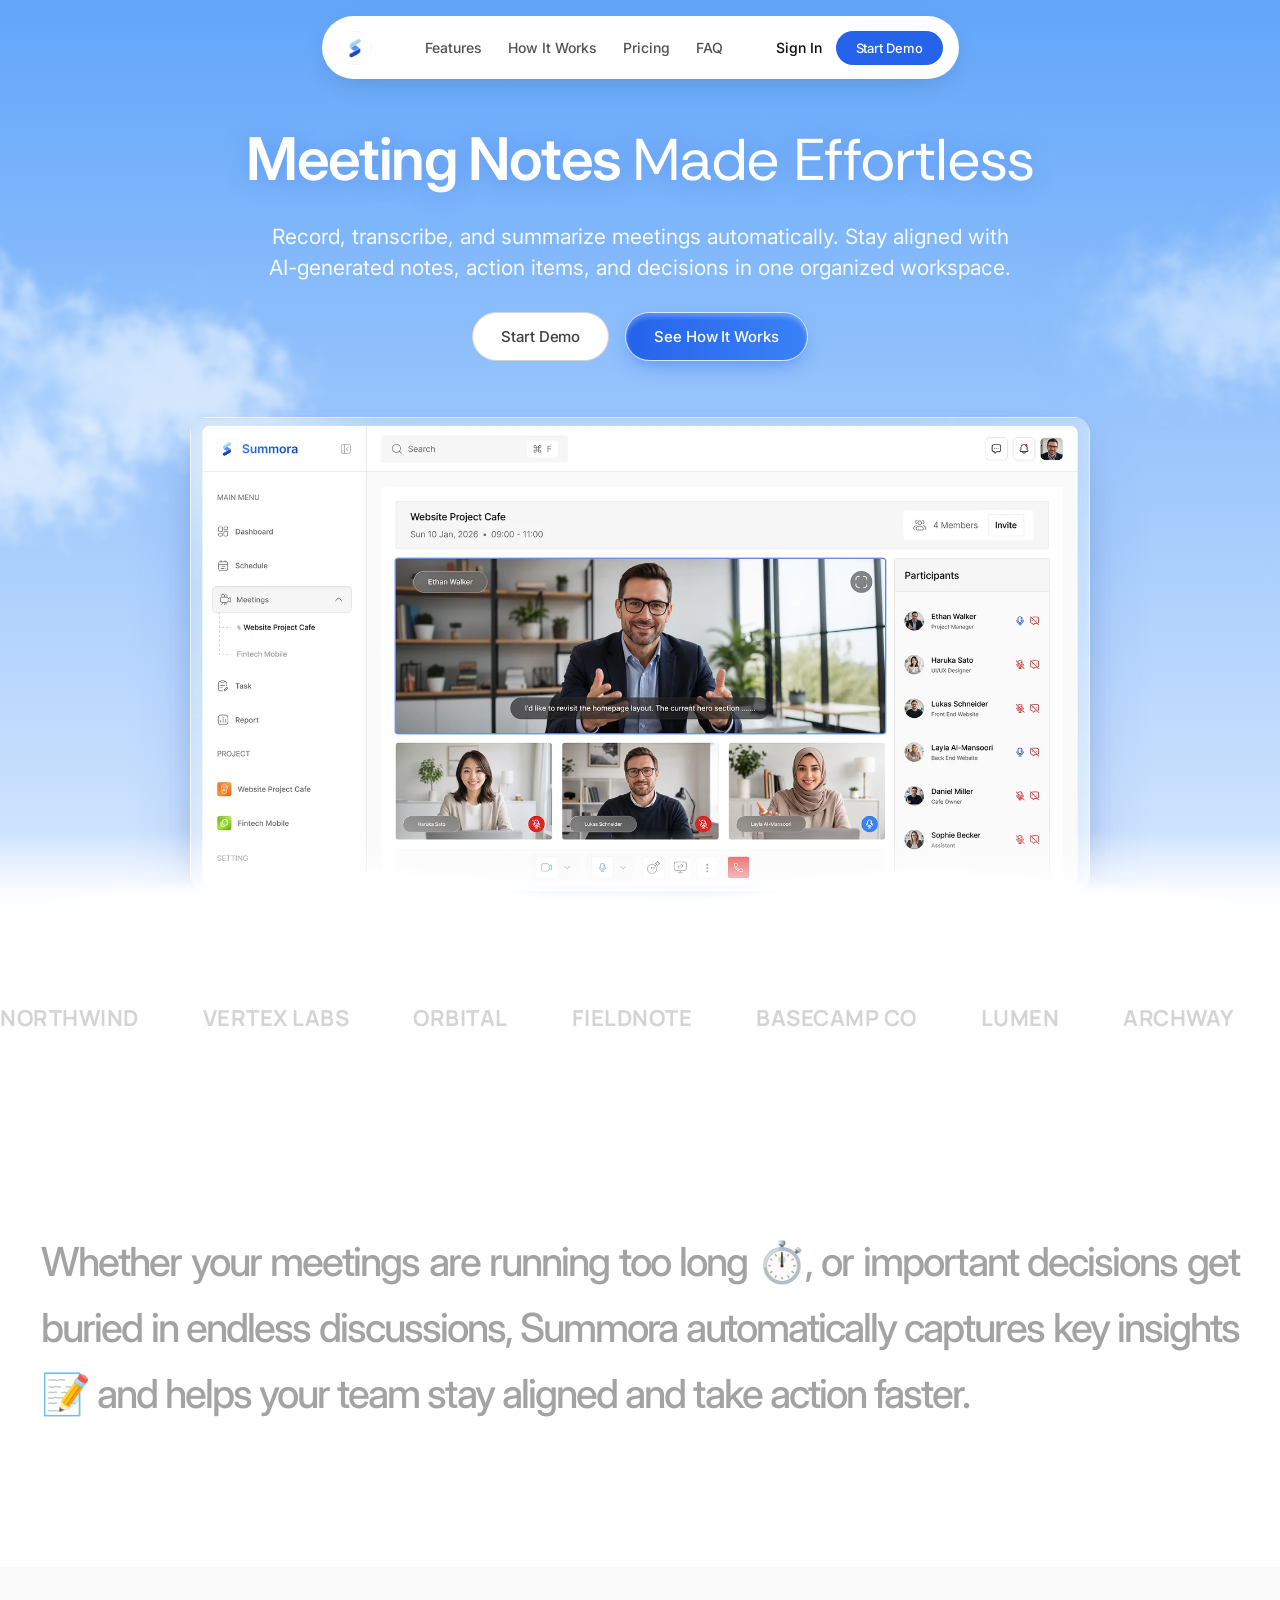
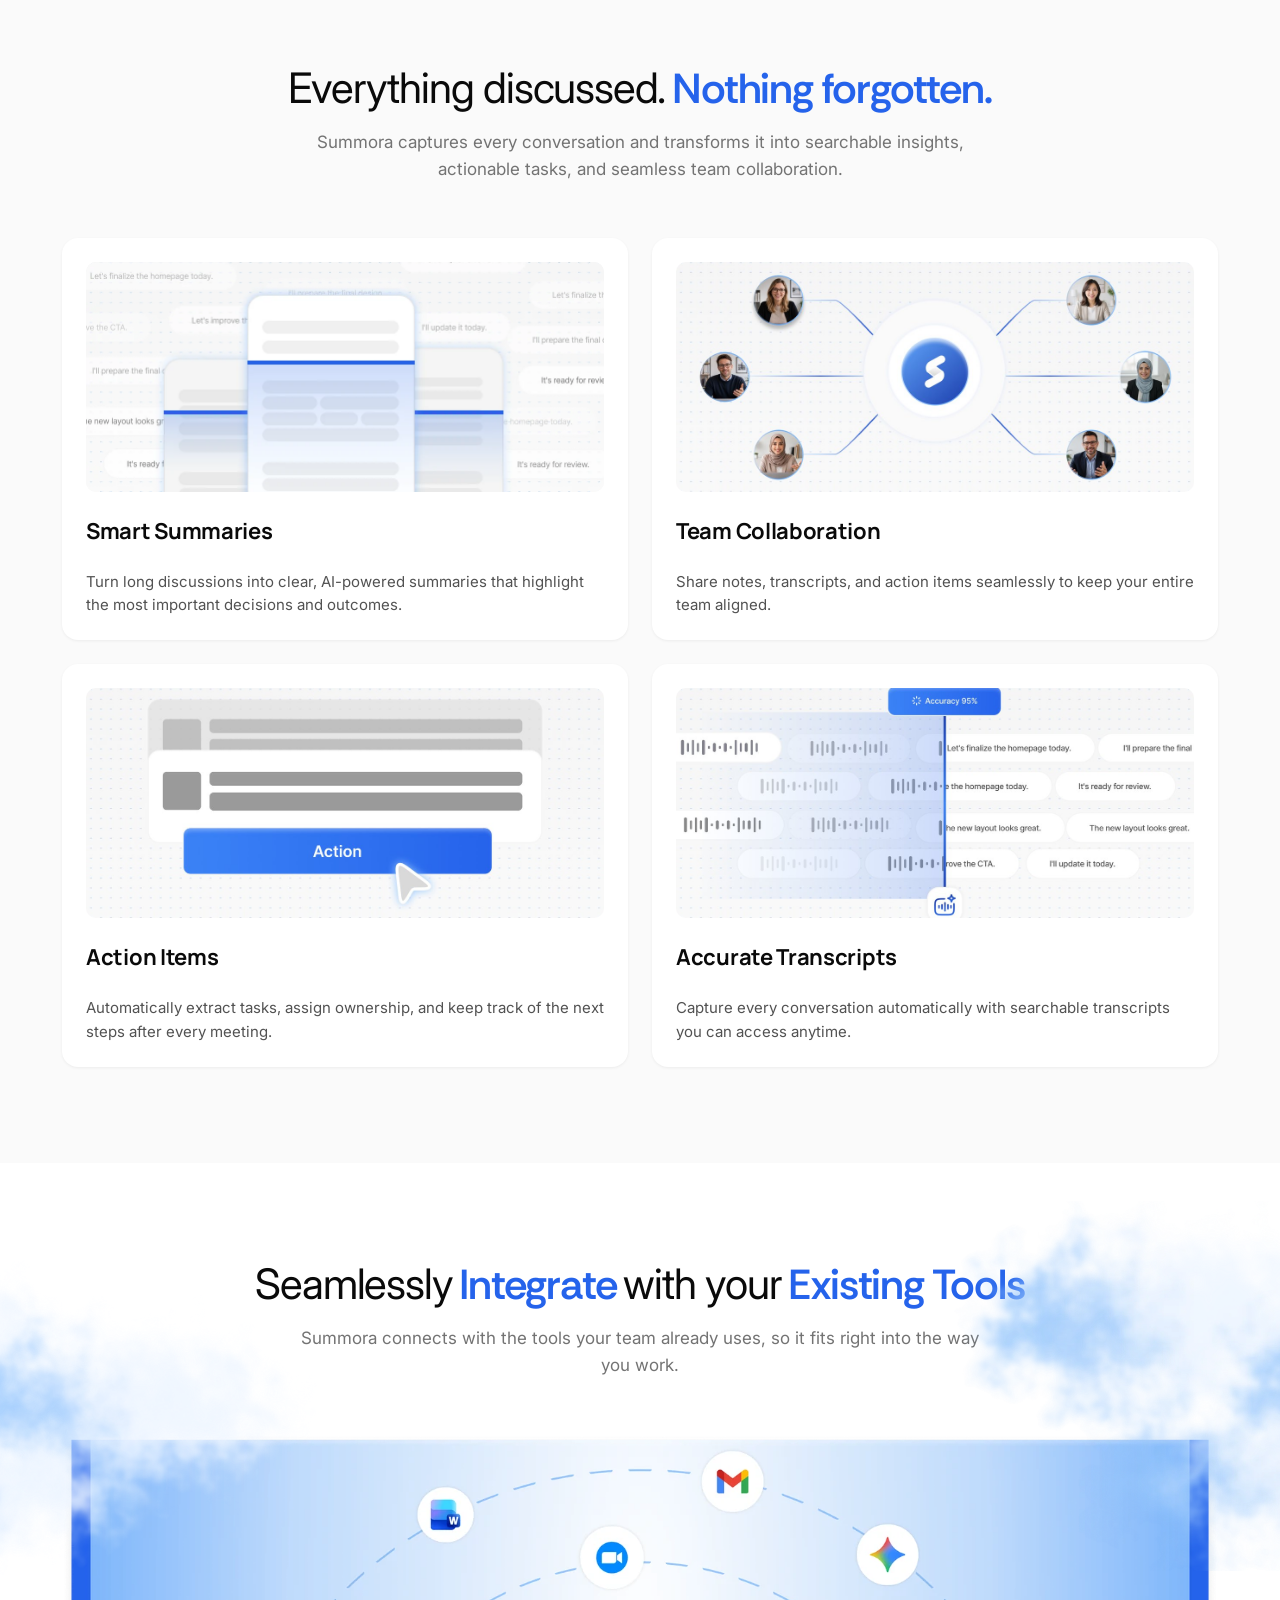
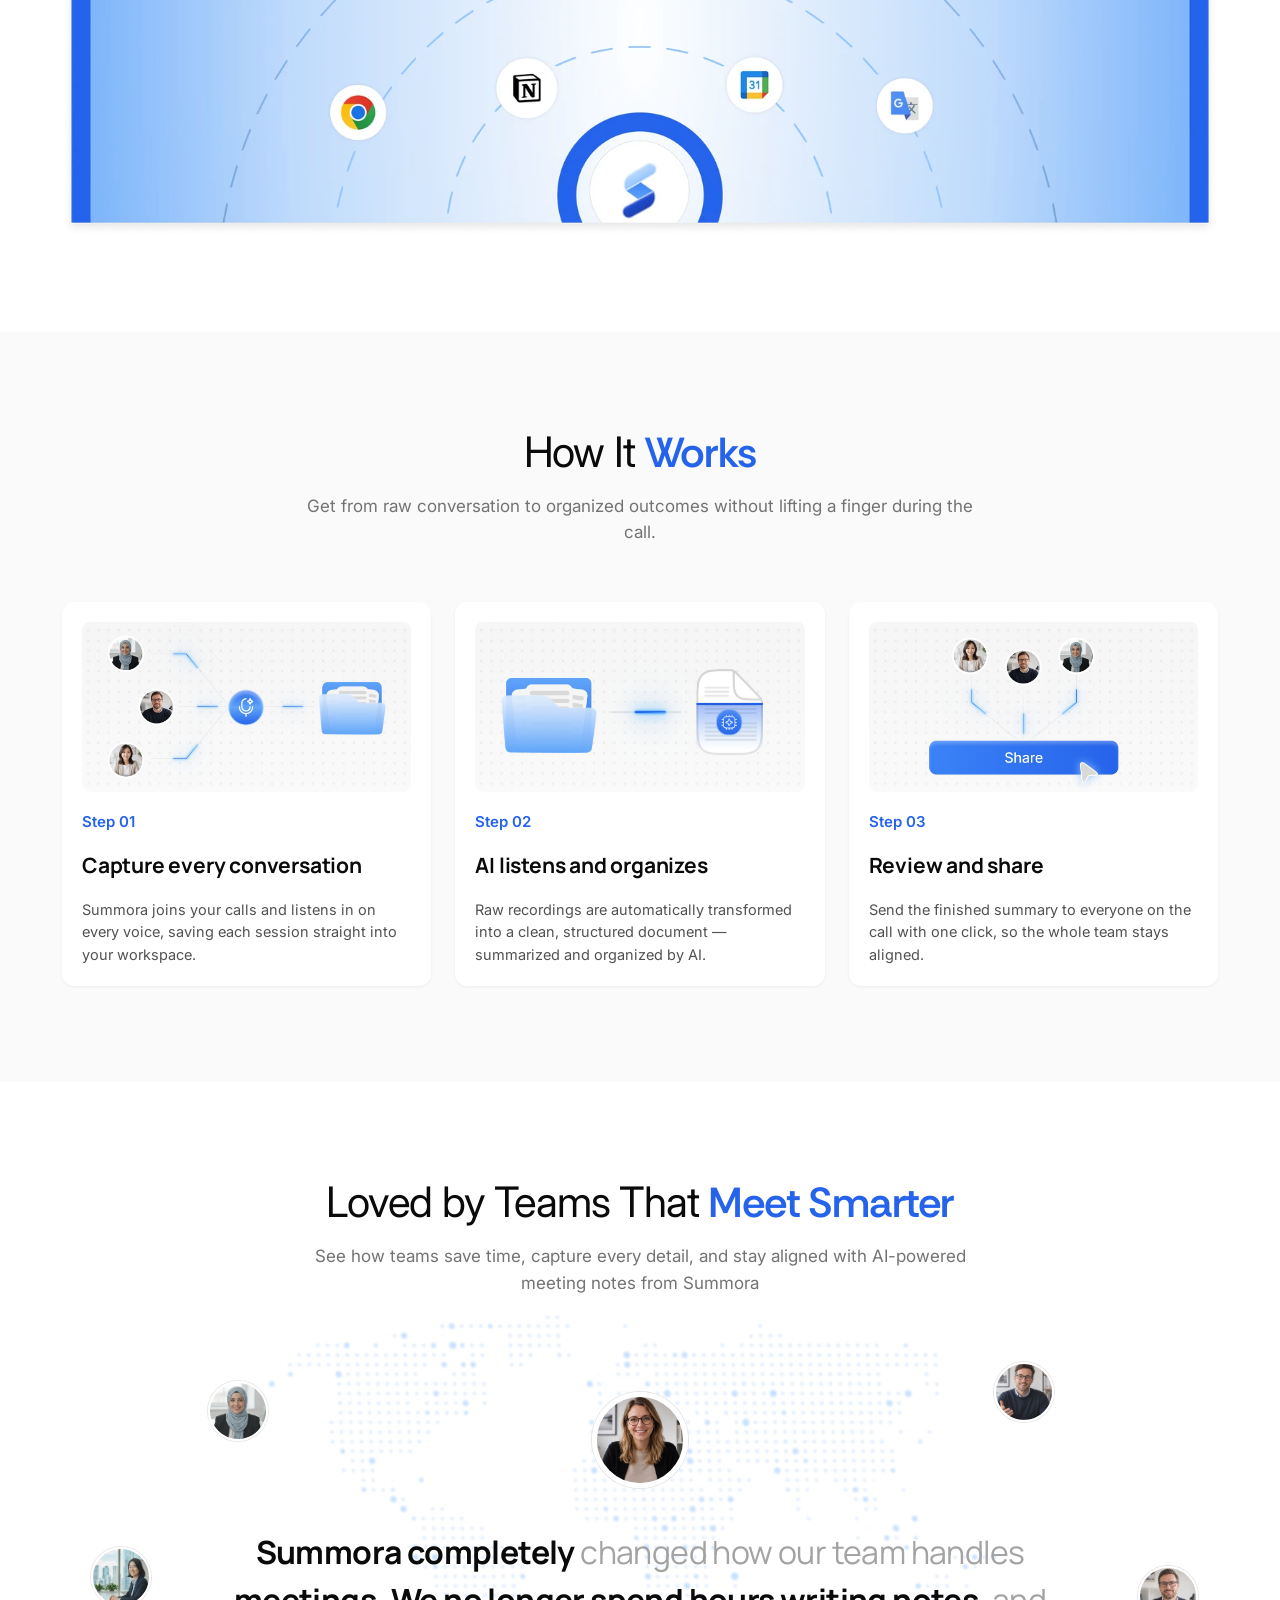
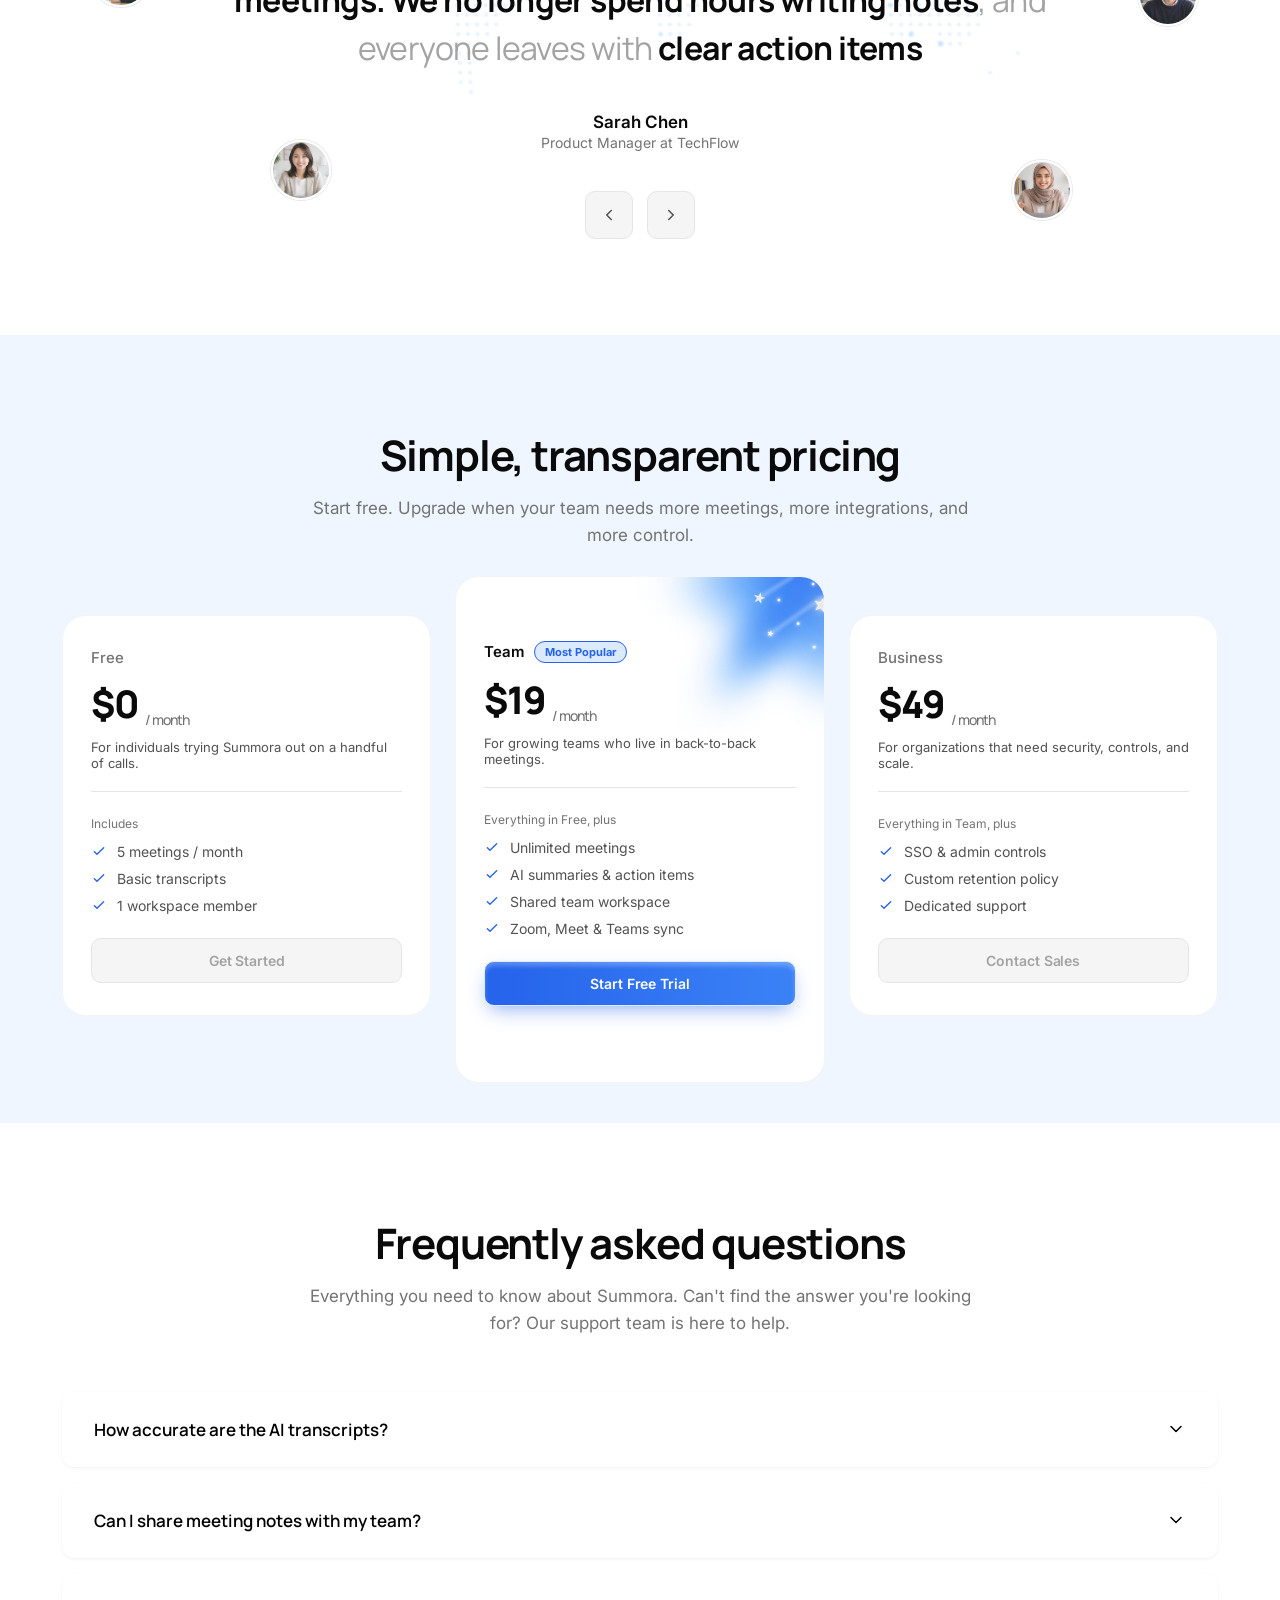
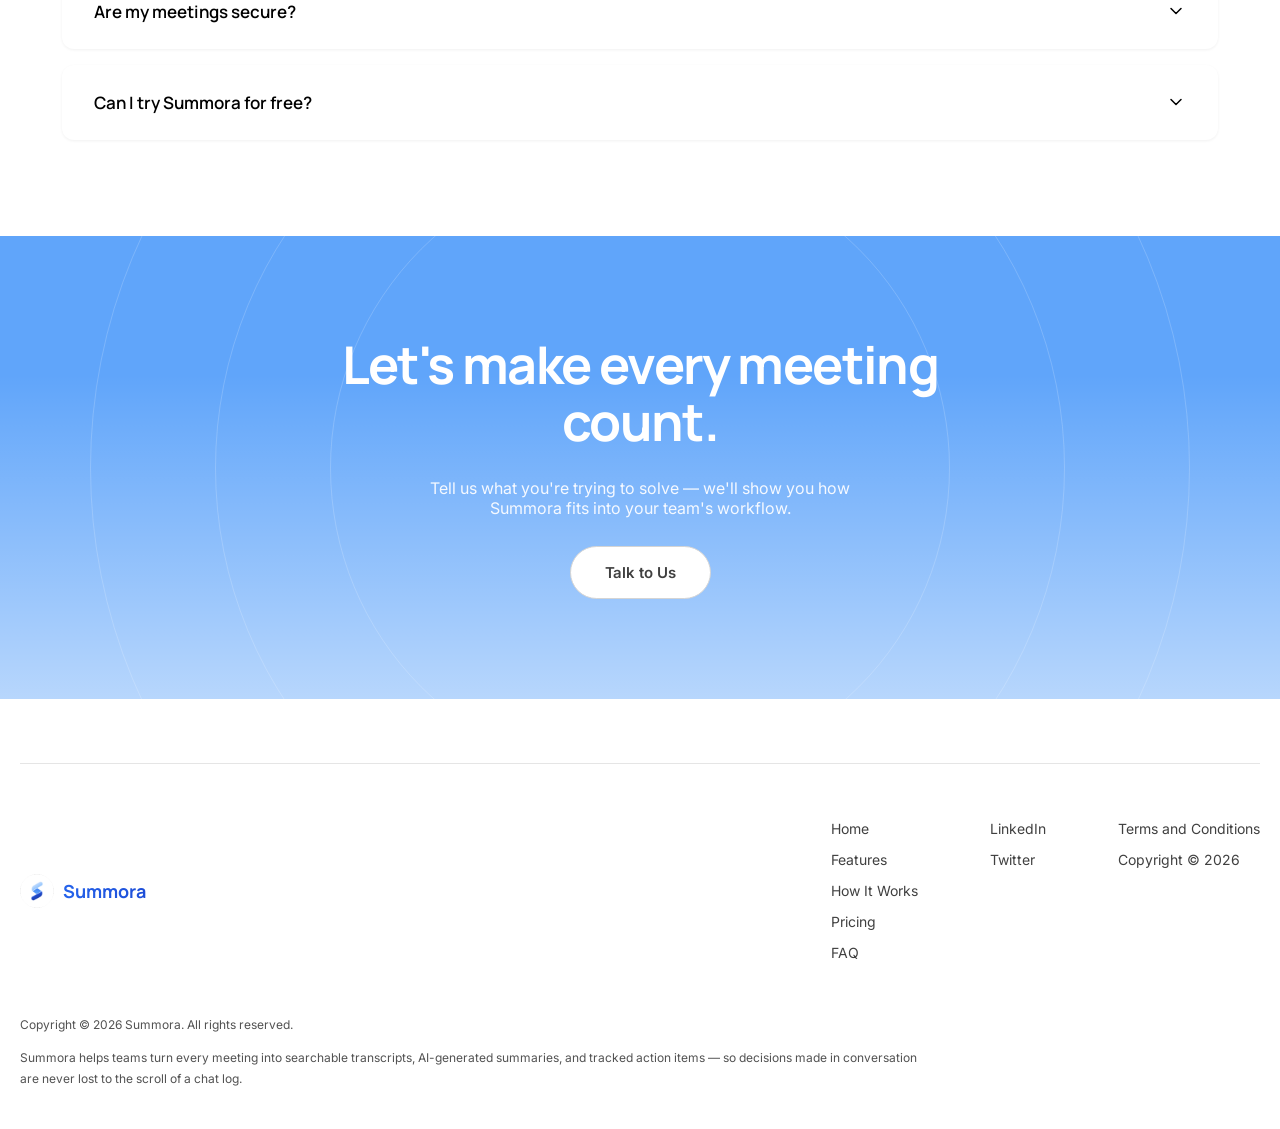
==== commit 3f721e82: "Remove nowrap style from paragraphs in index.html" ====
--- a/index.html
+++ b/index.html
@@ -120,7 +120,7 @@
   <img class="integrations-cloud-right" src="assets/img/integrations-cloud-right.webp" alt="">
   <div class="section-head reveal">
     <h2 class="nowrap-heading"><span class="int-part1">Seamlessly</span> <span class="int-part2">Integrate</span> <span class="int-part1">with your</span> <span class="int-part2">Existing Tools</span></h2>
-    <p style="white-space:nowrap;">Summora connects with the tools your team already uses, so it fits right into the way you work.</p>
+    <p>Summora connects with the tools your team already uses, so it fits right into the way you work.</p>
   </div>
   <div class="orbit-wrap orbit-wrap-img">
     <img src="assets/img/integrations-orbit.webp" alt="Summora integrations with Zoom, Gmail, Chrome, Notion, Google Calendar and more" style="width:100%;height:auto;display:block;">
@@ -131,7 +131,7 @@
 <section class="steps" style="background:var(--gray-50);">
   <div class="section-head reveal">
     <h2 style="font-family:'Inter',sans-serif; font-weight:400;">How It <span style="font-family:'Rethink Sans',sans-serif; font-weight:600; color:#2563EB;">Works</span></h2>
-    <p style="white-space:nowrap;">Get from raw conversation to organized outcomes without lifting a finger during the call.</p>
+    <p>Get from raw conversation to organized outcomes without lifting a finger during the call.</p>
   </div>
   <div class="steps-grid">
 
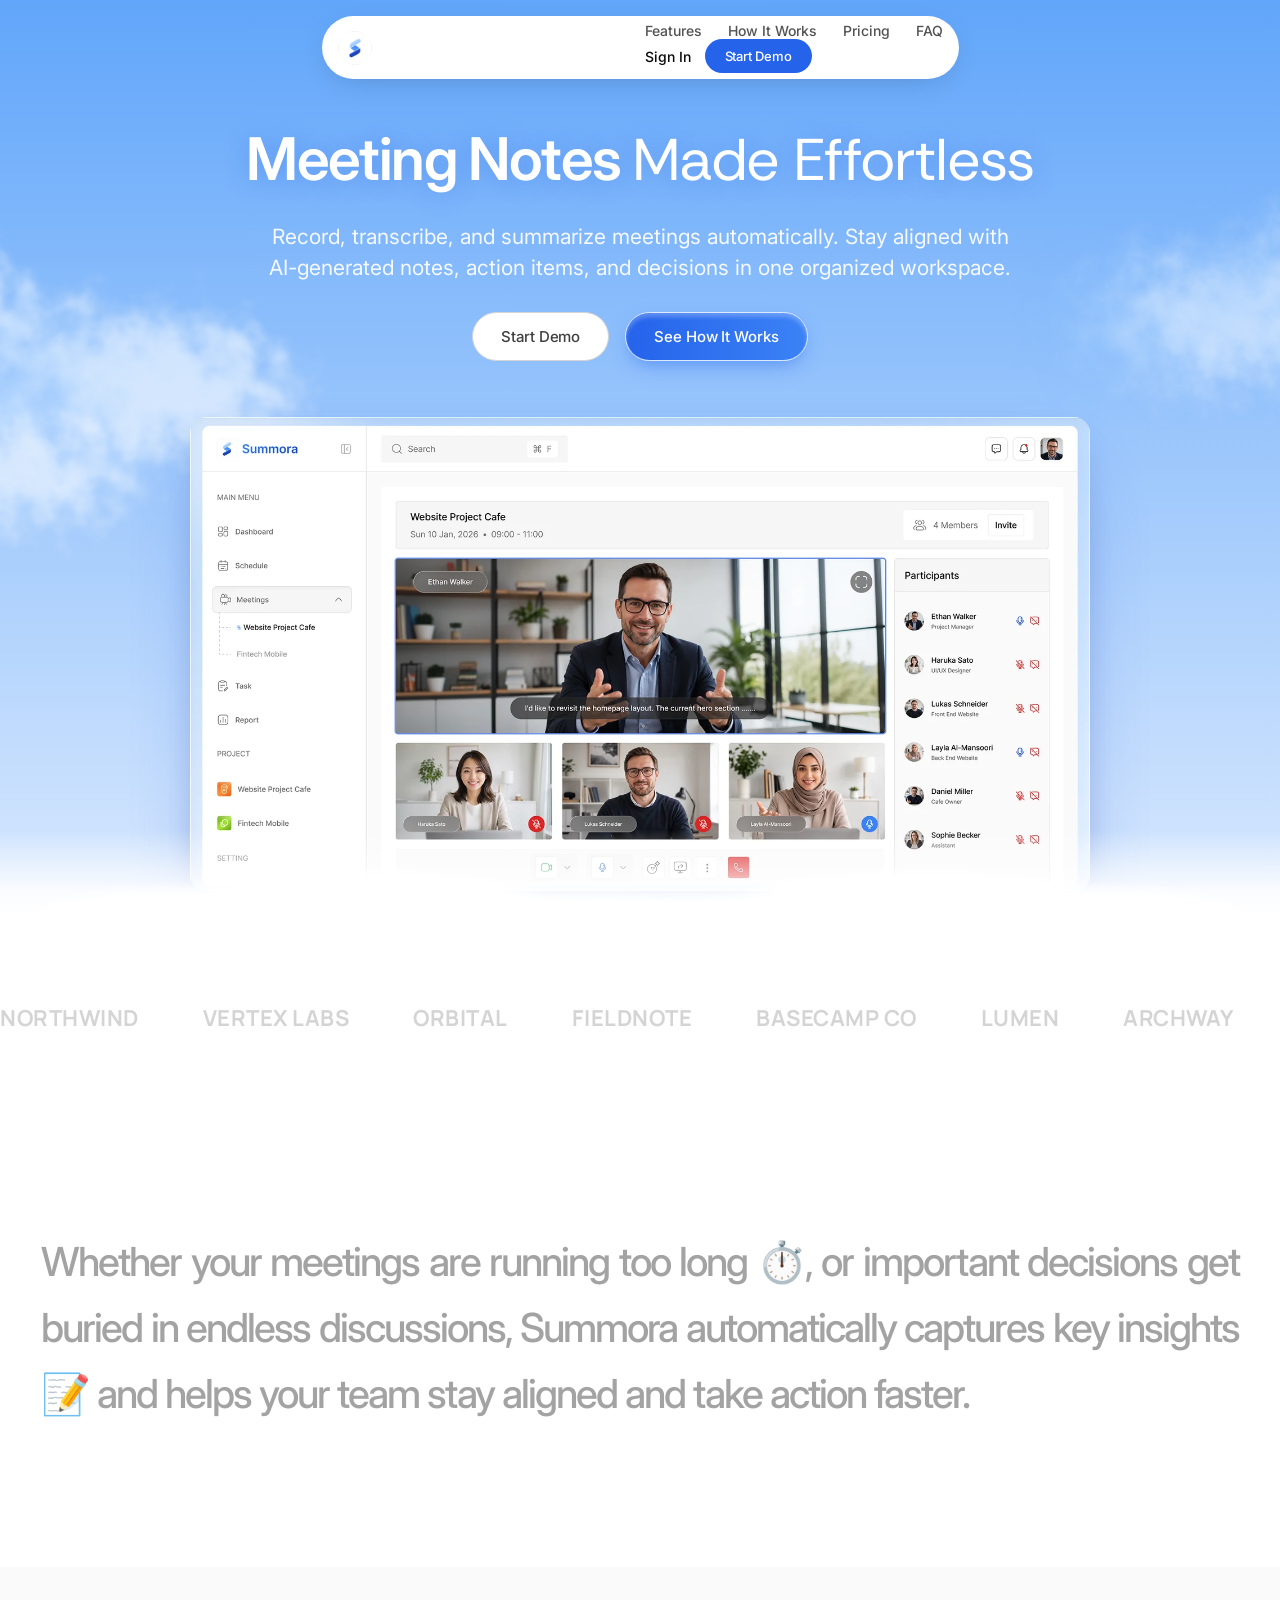
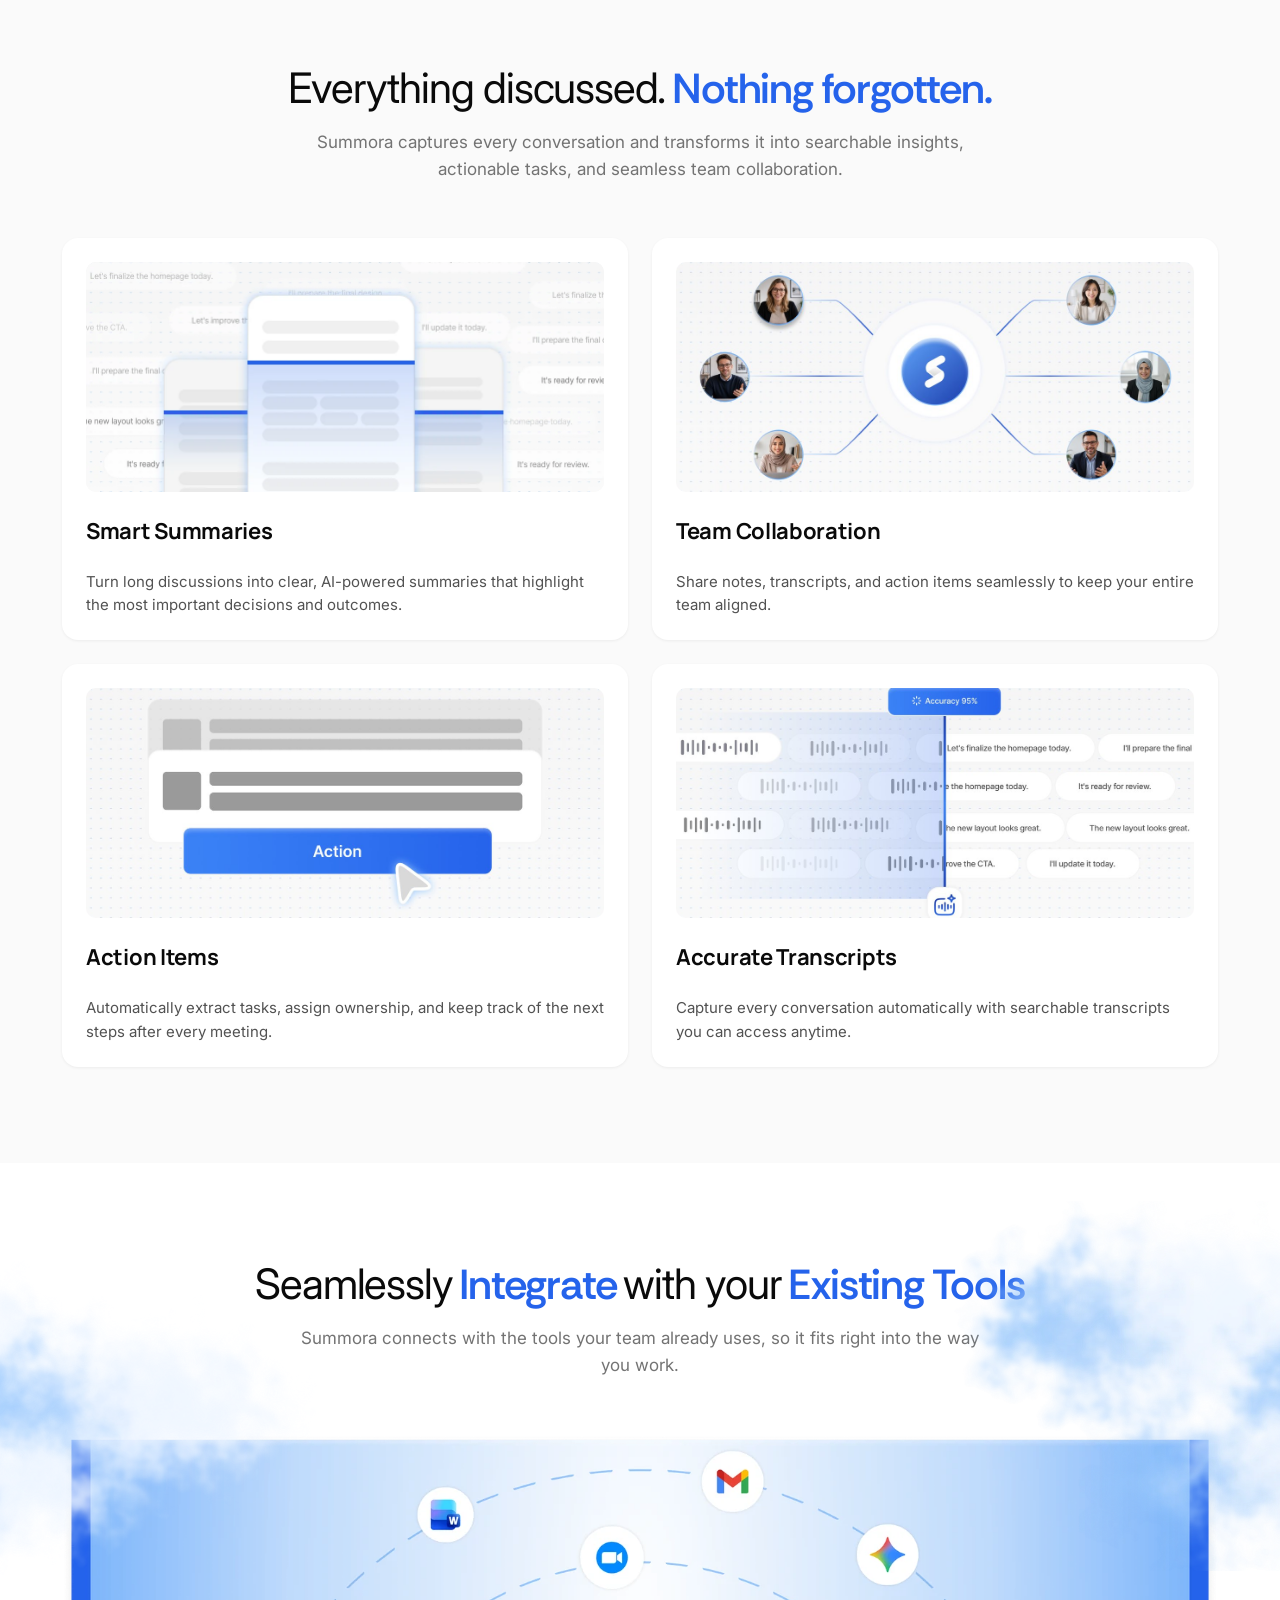
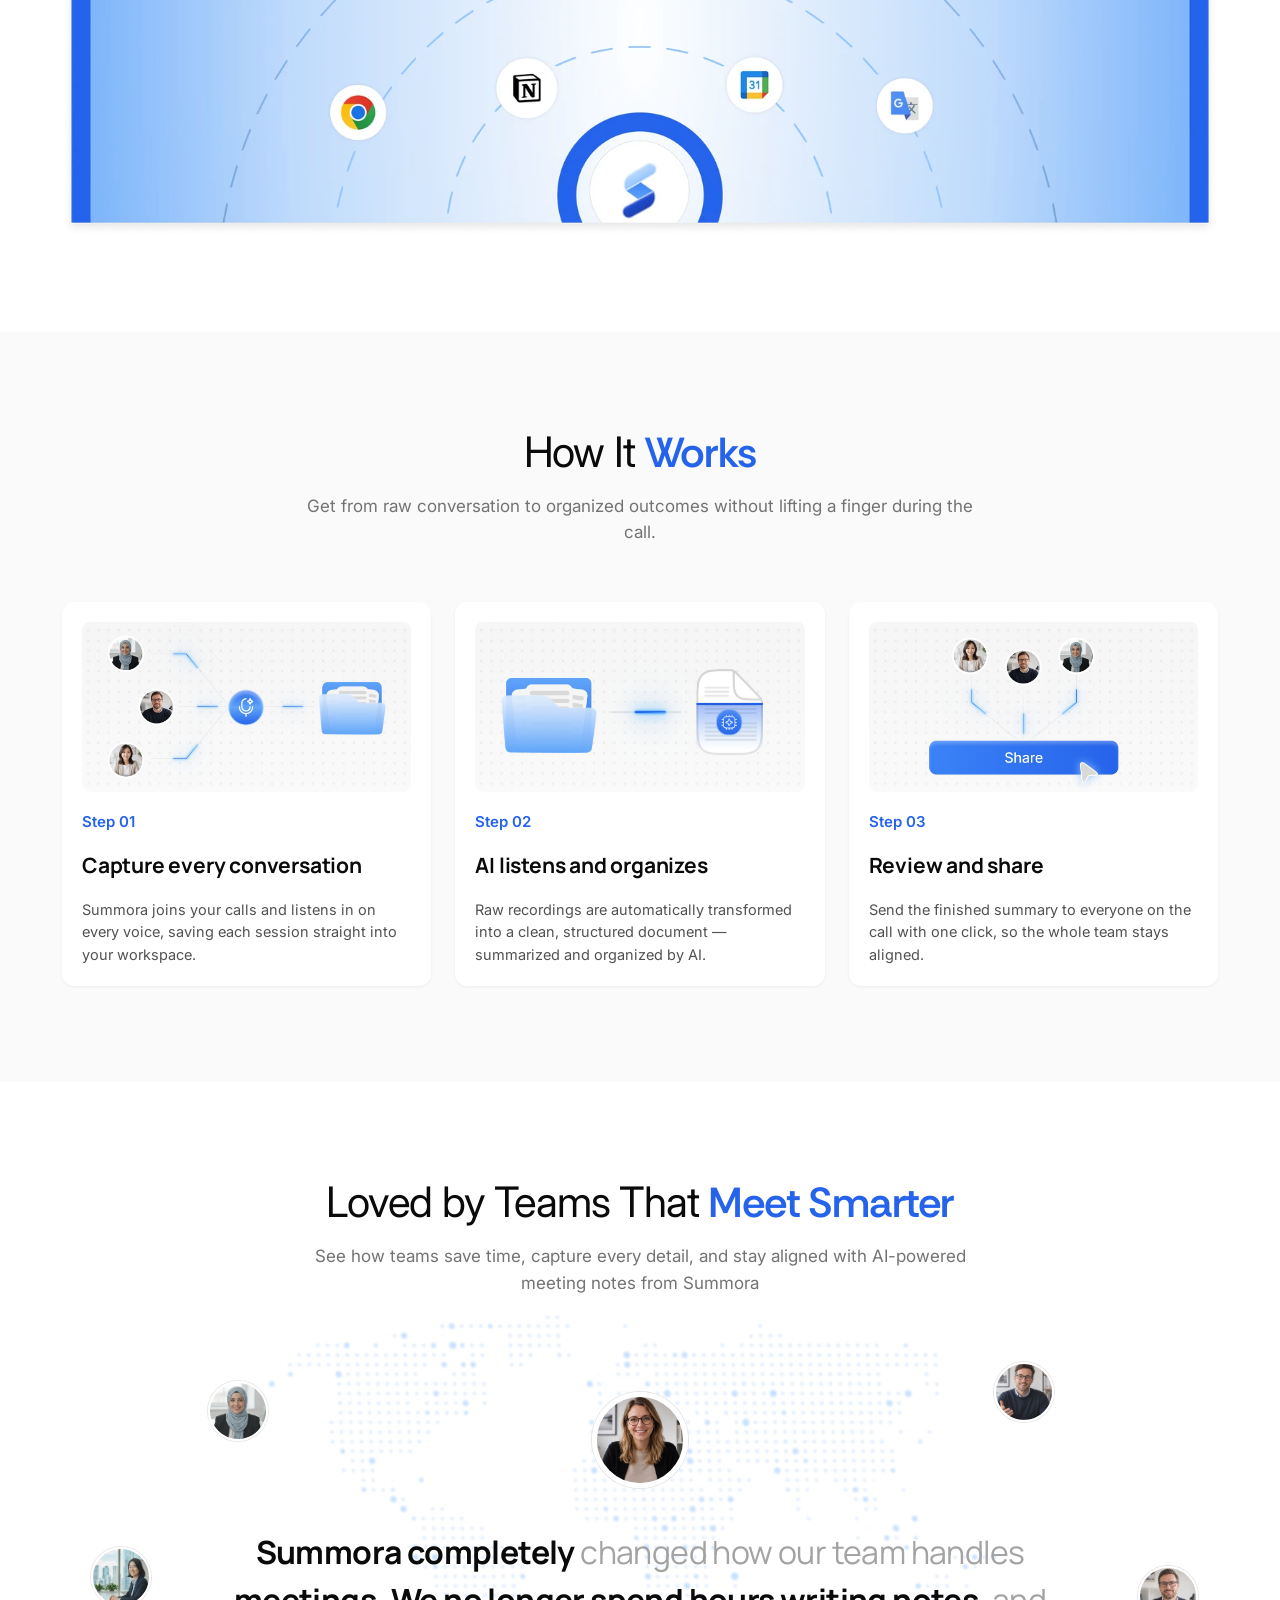
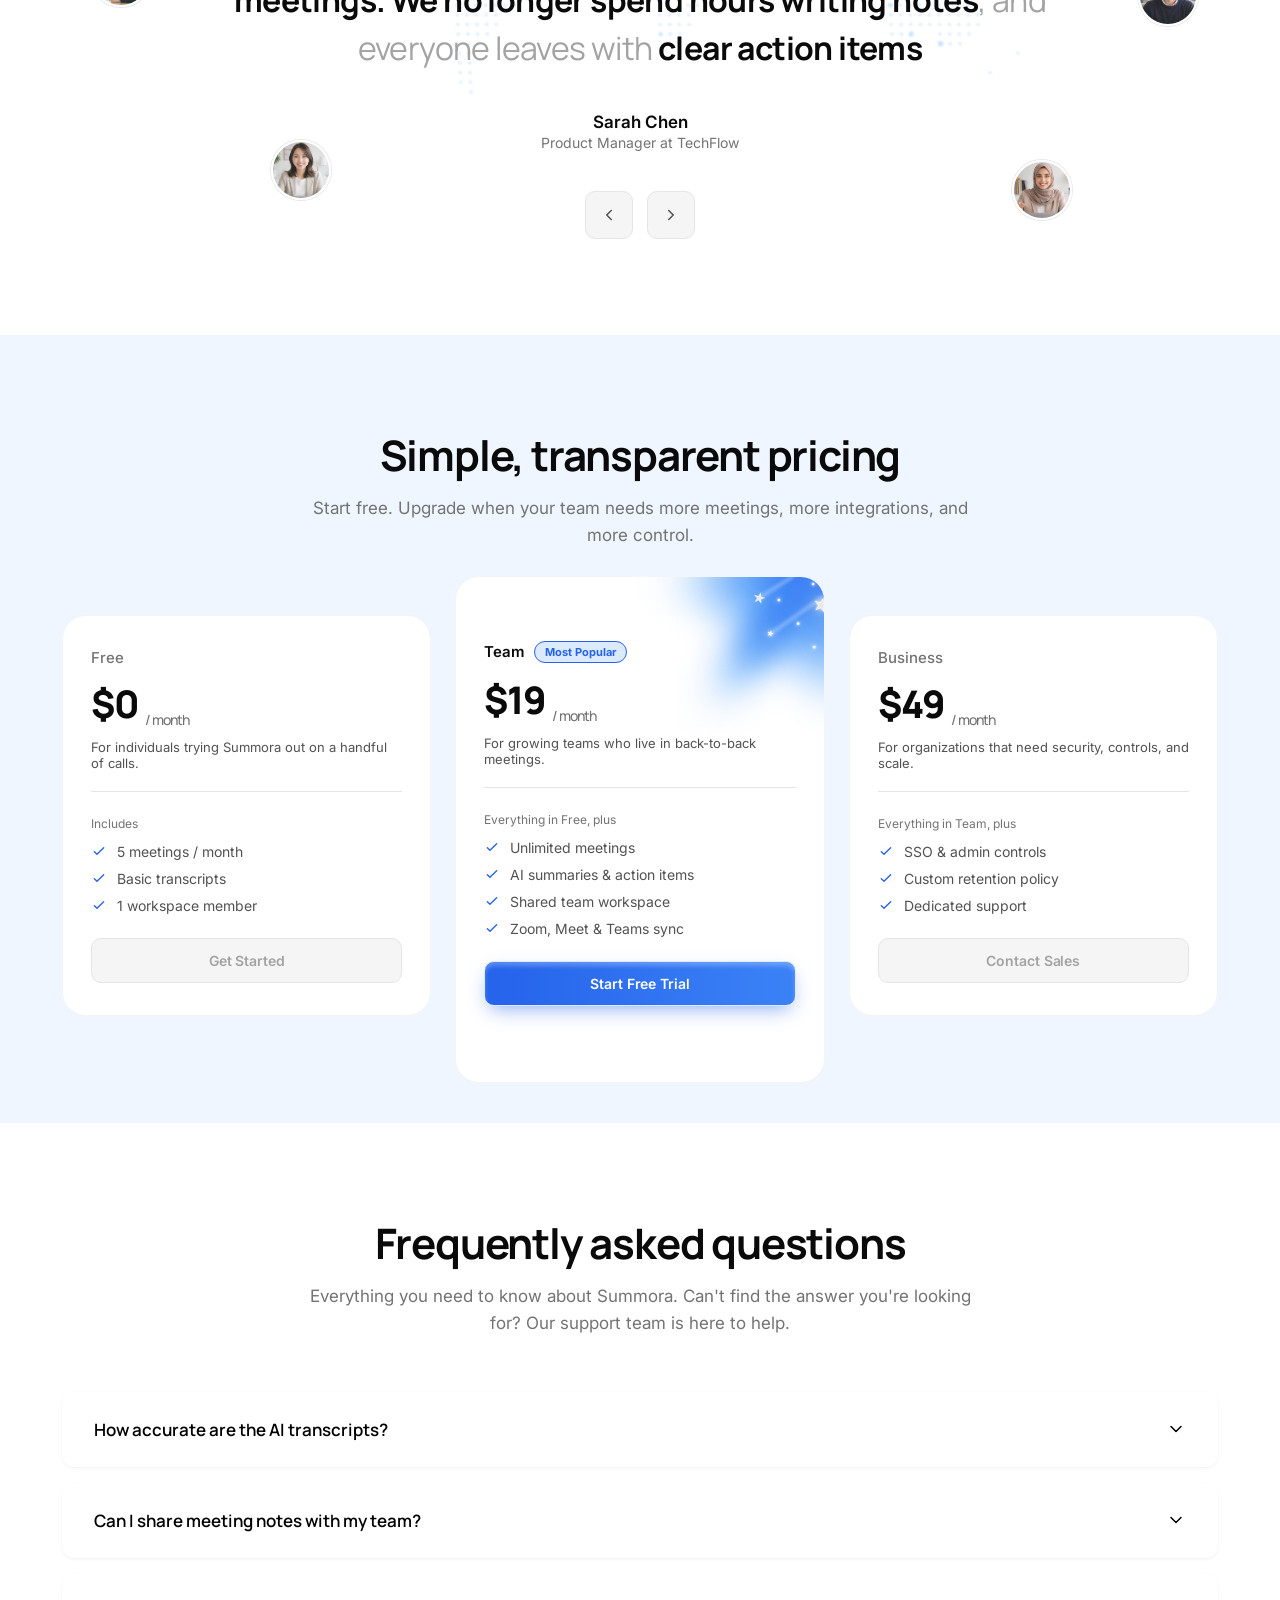
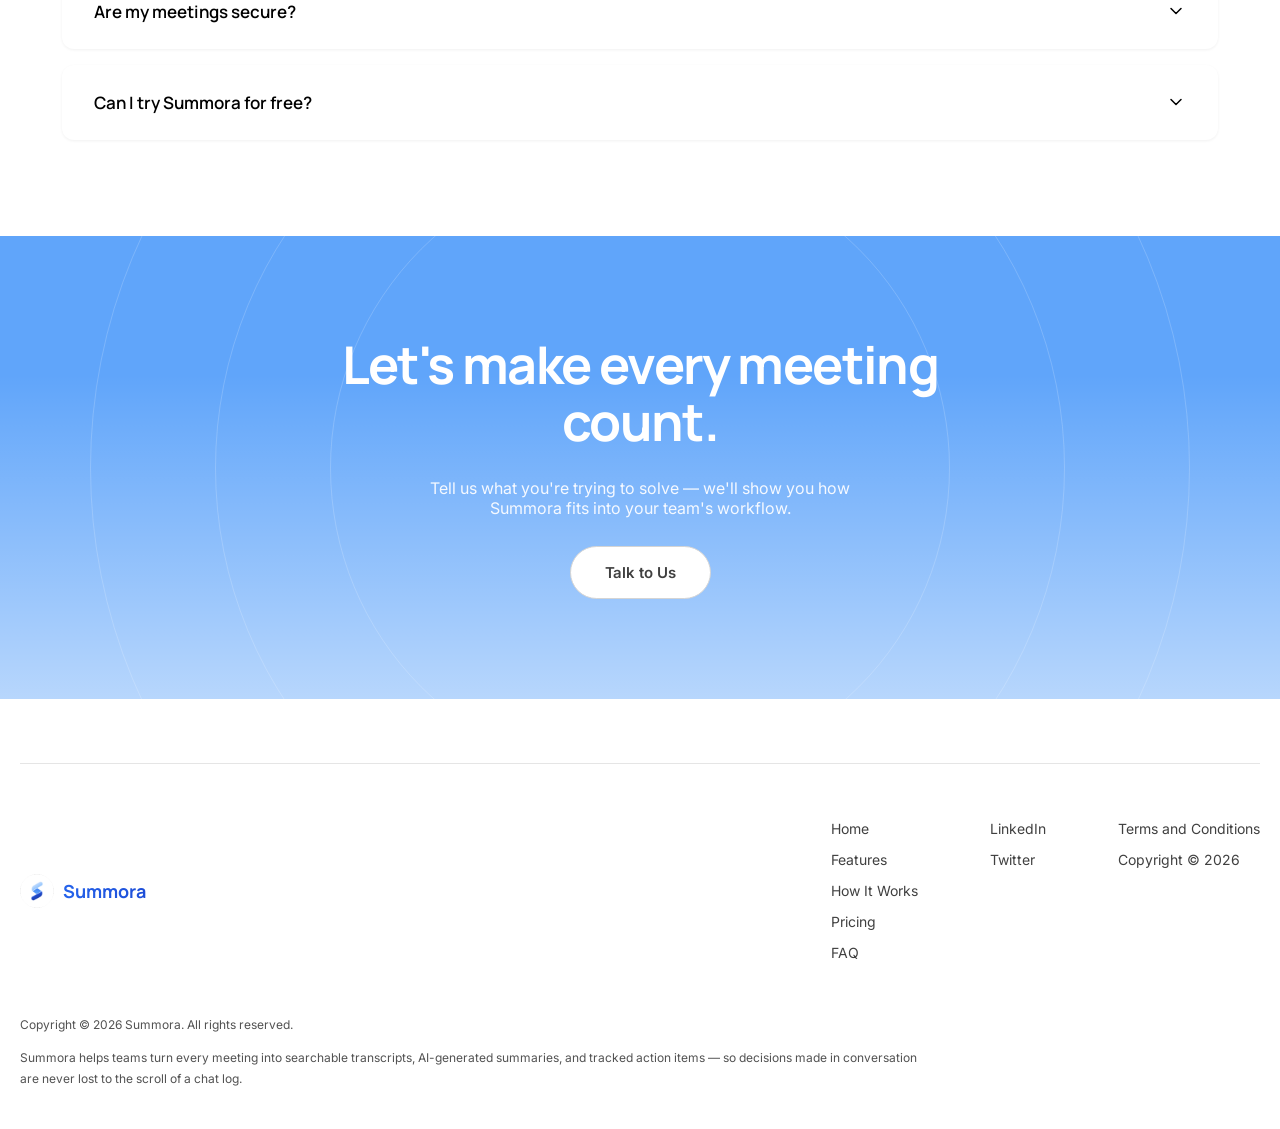
==== commit f827a16b: "Refactor navigation structure in index.html" ====
--- a/index.html
+++ b/index.html
@@ -17,15 +17,17 @@
     <a class="brand" href="#top">
       <span class="brand-mark"><img src="assets/img/logo.png" alt="Summora logo"></span>
     </a>
-    <div class="nav-links">
-      <a href="#features">Features</a>
-      <a href="#how-it-works">How It Works</a>
-      <a href="#pricing">Pricing</a>
-      <a href="#faq">FAQ</a>
-    </div>
-    <div class="nav-actions">
-      <a class="signin" href="#">Sign In</a>
-      <a class="btn btn-primary nav-cta" href="#pricing">Start Demo</a>
+    <div class="nav-menu">
+      <div class="nav-links">
+        <a href="#features">Features</a>
+        <a href="#how-it-works">How It Works</a>
+        <a href="#pricing">Pricing</a>
+        <a href="#faq">FAQ</a>
+      </div>
+      <div class="nav-actions">
+        <a class="signin" href="#">Sign In</a>
+        <a class="btn btn-primary nav-cta" href="#pricing">Start Demo</a>
+      </div>
     </div>
     <button class="nav-toggle" aria-label="Menu"><span></span></button>
   </nav>
--- a/css/style.css
+++ b/css/style.css
@@ -184,7 +184,7 @@
     font-family:'Rethink Sans', sans-serif; font-weight:400;
   }
   .hero-header p{
-    font-size:21px; line-height:1.5; color:#F5F9FF; max-width:820px; font-weight:400;
+    font-size:clamp(15px,4vw,21px); line-height:1.5; color:#F5F9FF; max-width:820px; font-weight:400;
   }
   .hero-actions{display:flex; gap:16px; flex-wrap:wrap; justify-content:center;}
 
@@ -263,7 +263,9 @@
   .section-head{max-width:680px; margin:0 auto 56px; text-align:center; display:flex; flex-direction:column; gap:16px; align-items:center;}
   .eyebrow{font-size:13px; font-weight:600; color:var(--blue-600); letter-spacing:.6px; text-transform:uppercase;}
   .section-head h2{font-family:var(--font-display); font-weight:700; font-size:clamp(22px,4vw,42px); letter-spacing:-1.2px; line-height:1.15;}
-  .section-head h2.nowrap-heading{white-space:nowrap;}
+  @media (min-width:701px){
+    .section-head h2.nowrap-heading{white-space:nowrap;}
+  }
   .ed-part1{font-family:'Inter', sans-serif; font-weight:400; color:var(--ink);}
   .ed-part2{font-family:'Rethink Sans', sans-serif; font-weight:600; color:var(--blue-600);}
   .int-part1{font-family:'Inter', sans-serif; font-weight:400; color:var(--ink);}
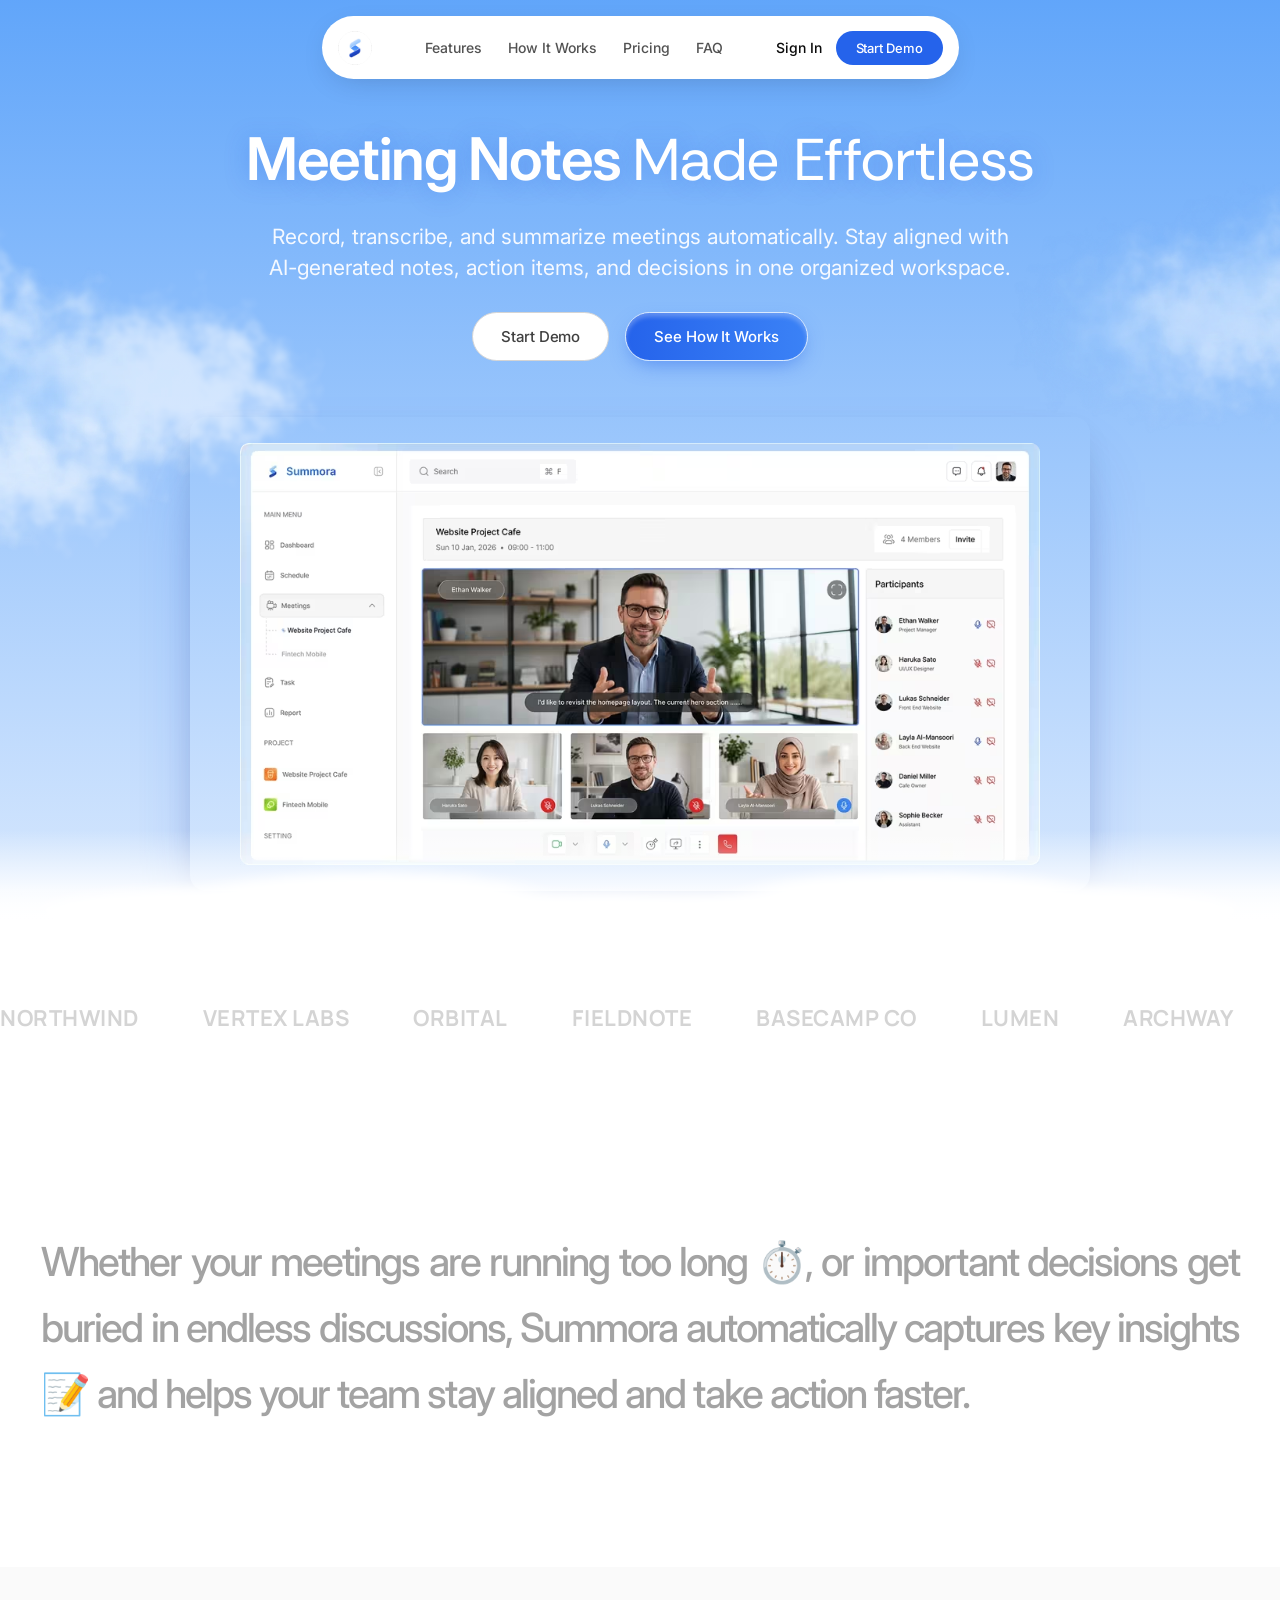
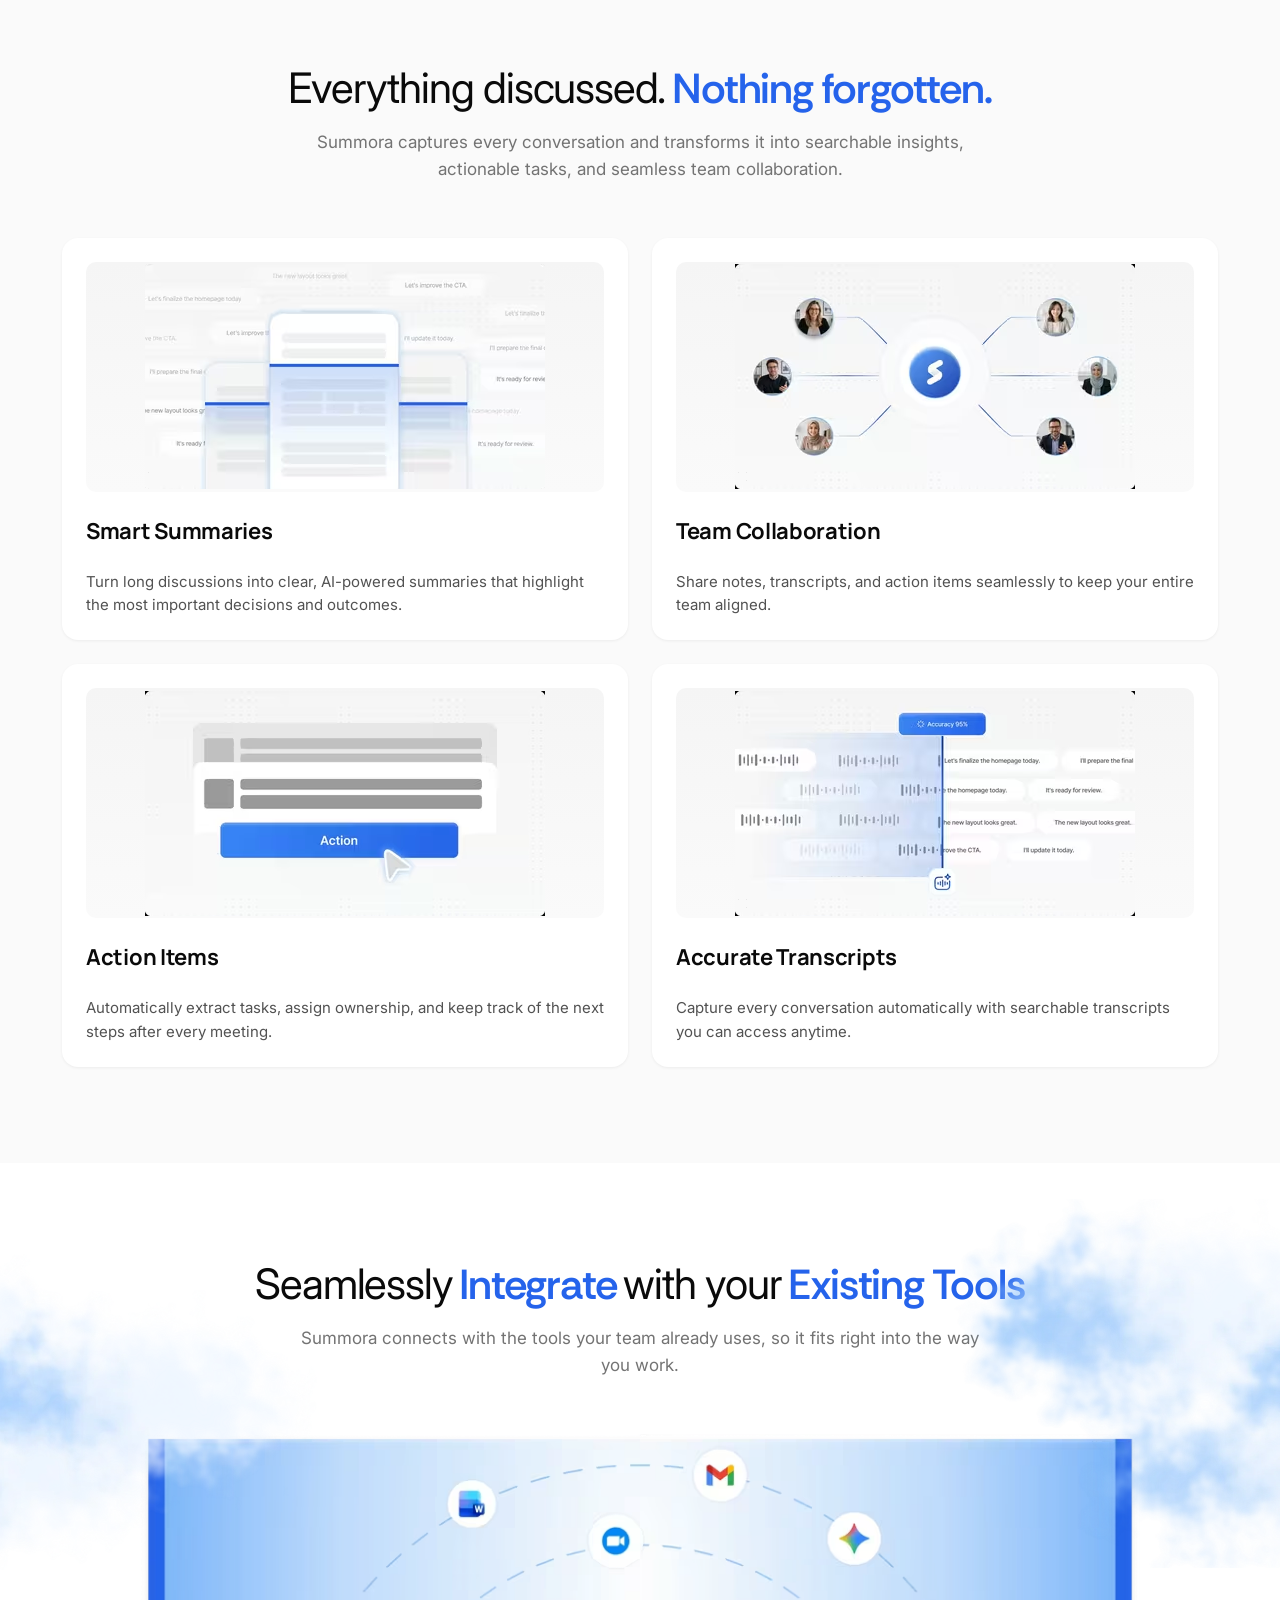
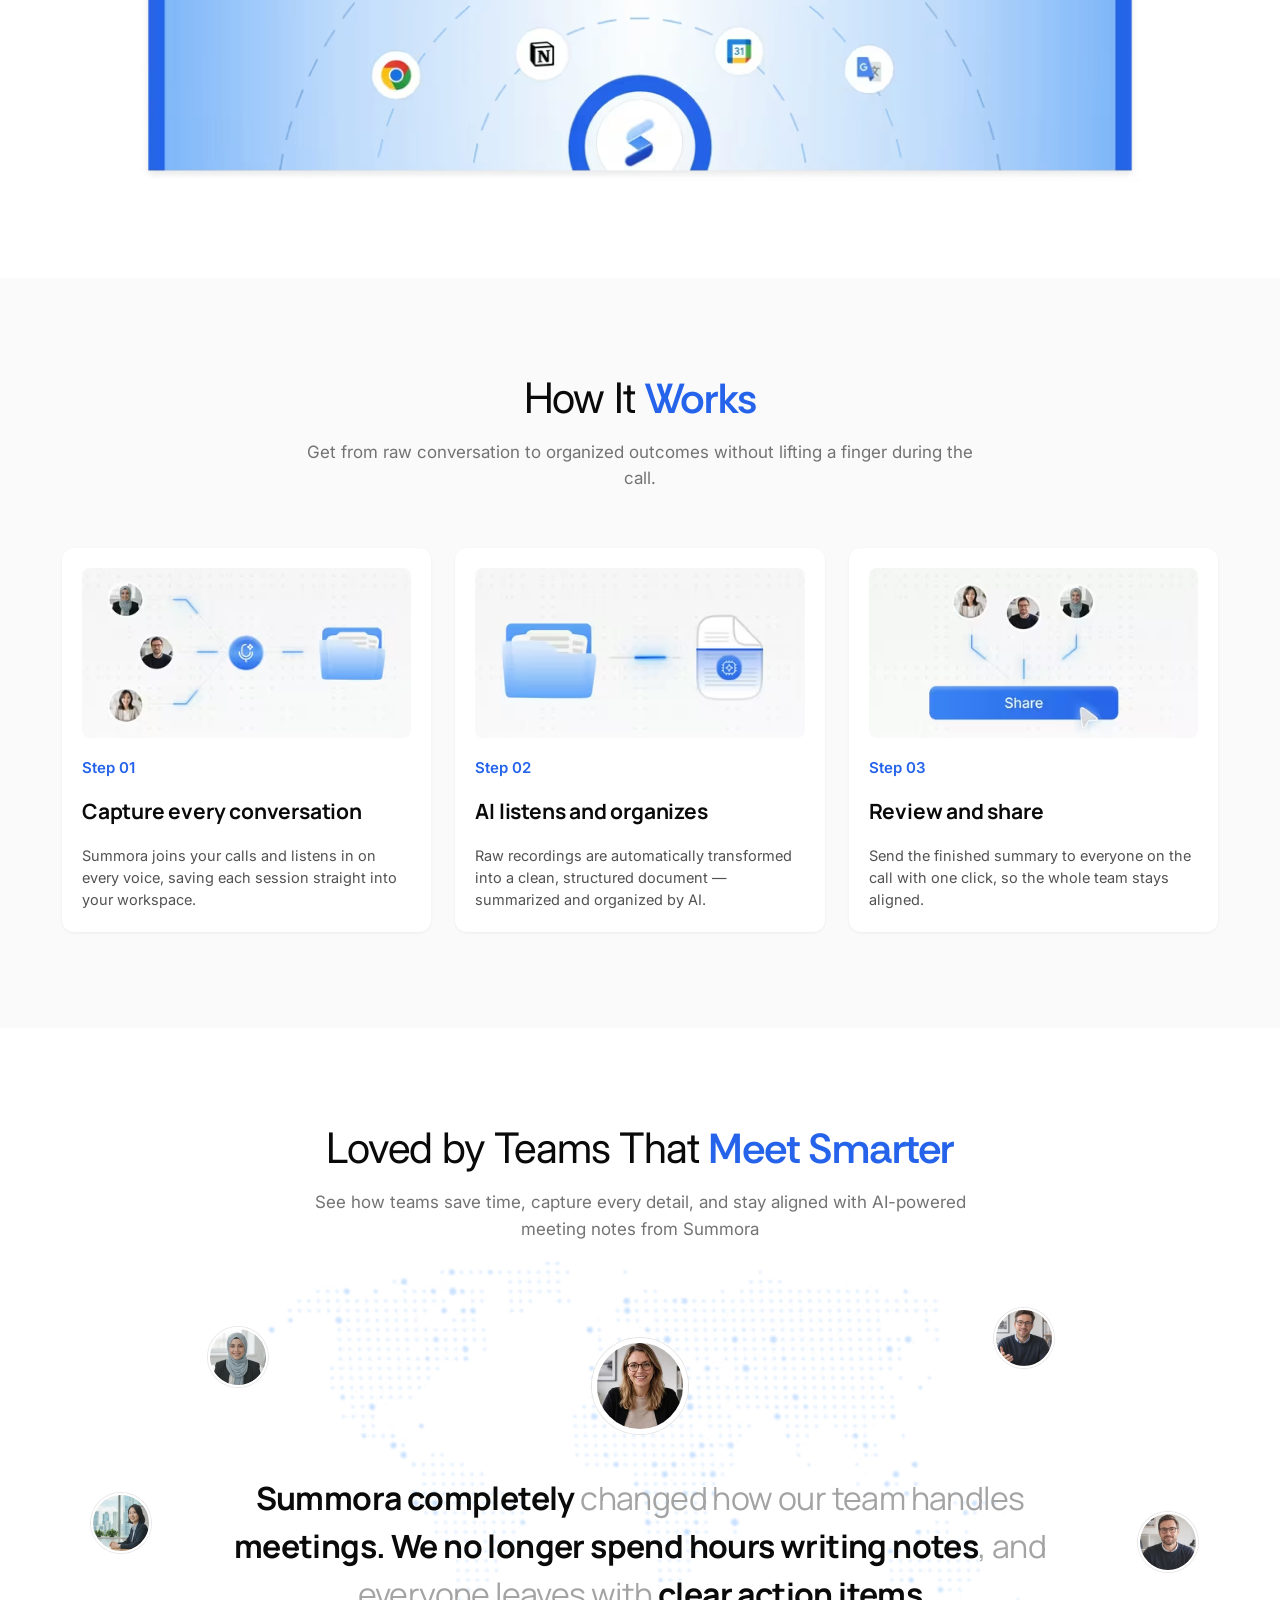
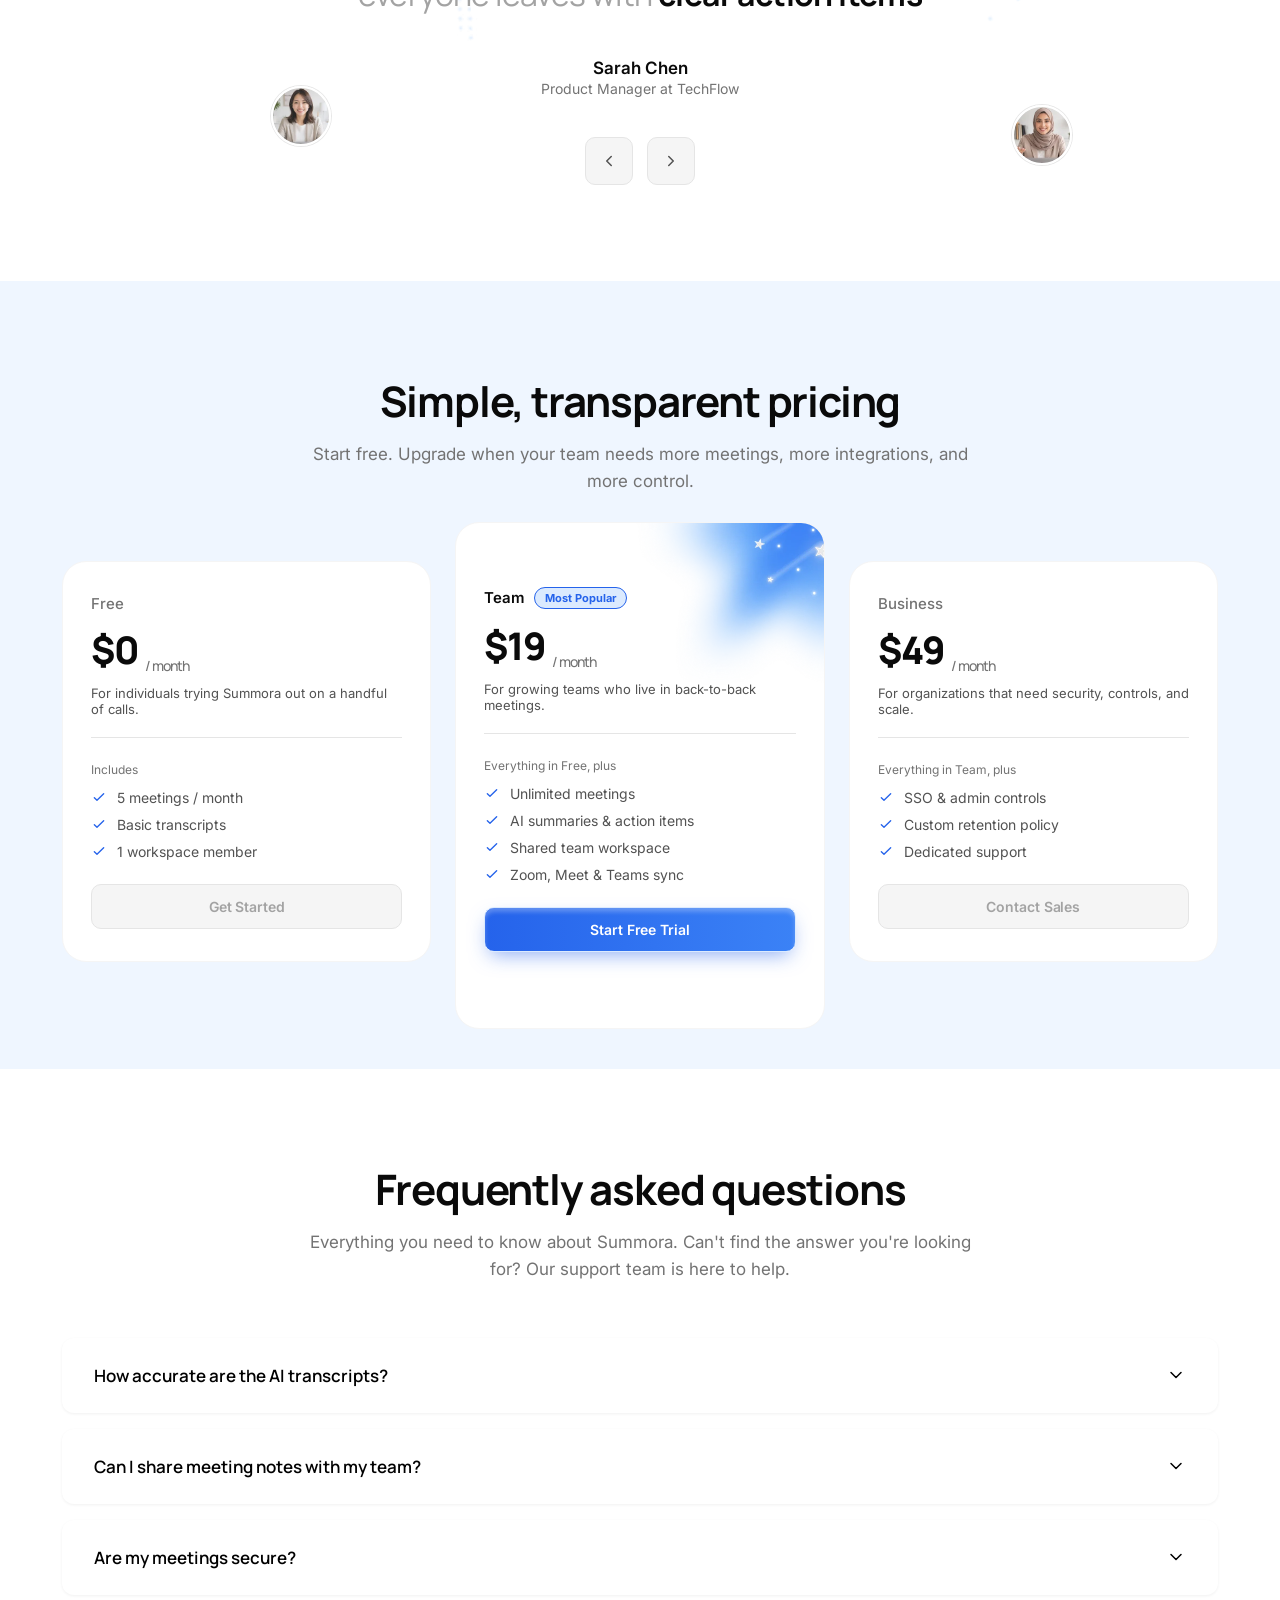
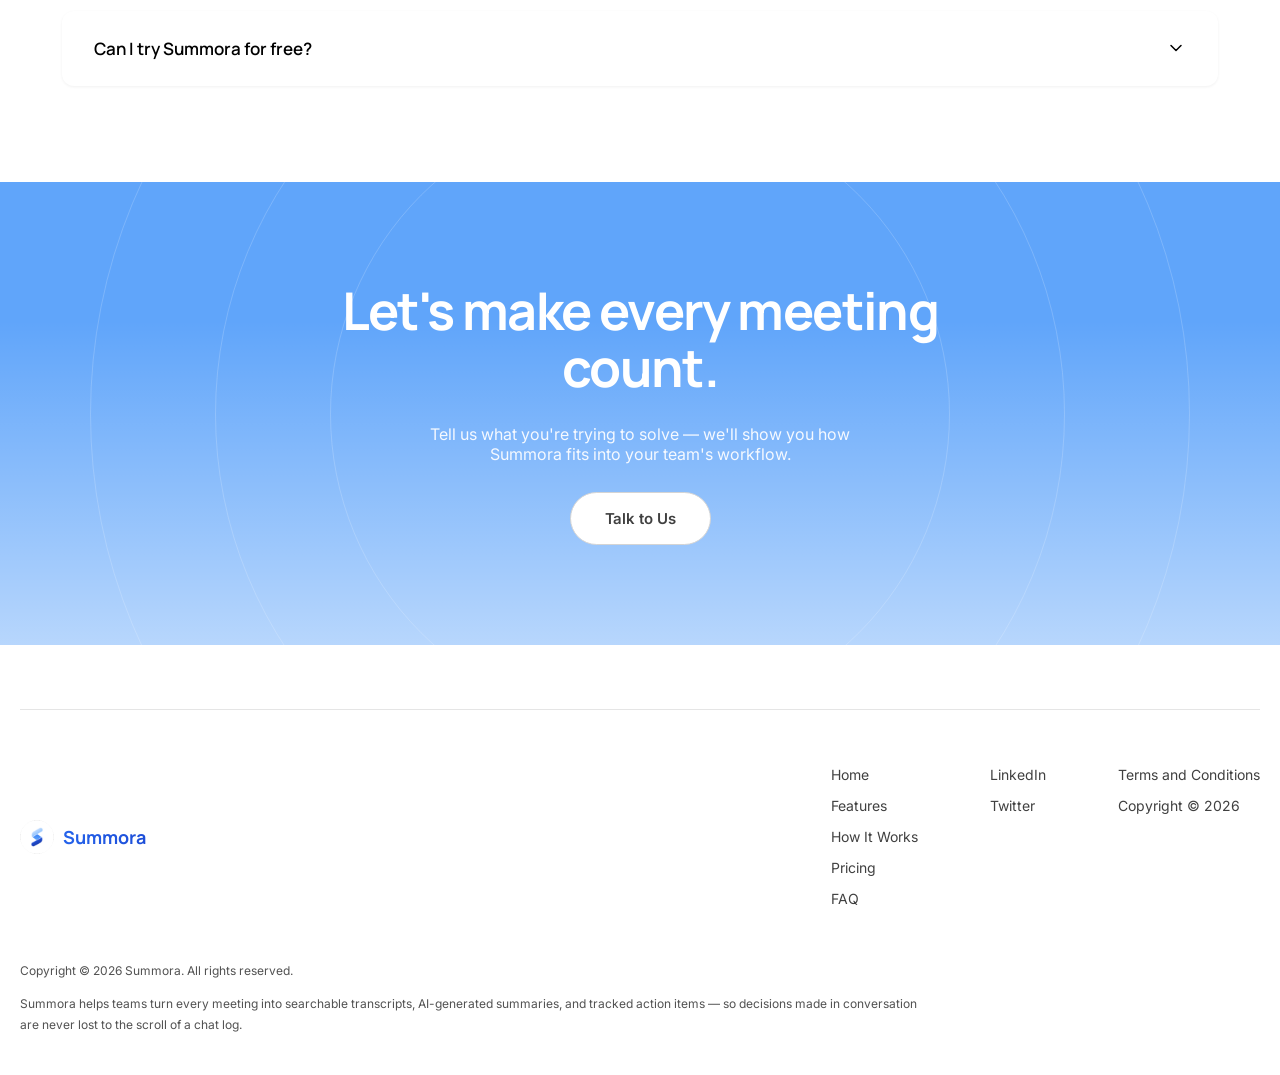
==== commit f0d8054a: "Optimize images: lazy loading, responsive srcset, WebP/AVIF" ====
--- a/index.html
+++ b/index.html
@@ -15,7 +15,7 @@
 <div class="nav-shell">
   <nav class="nav">
     <a class="brand" href="#top">
-      <span class="brand-mark"><img src="assets/img/logo.png" alt="Summora logo"></span>
+      <span class="brand-mark"><img src="assets/img/logo.webp" alt="Summora logo" width="94" height="94"></span>
     </a>
     <div class="nav-menu">
       <div class="nav-links">
@@ -36,8 +36,8 @@
 <!-- ============ HERO ============ -->
 <header id="top" class="hero">
   <div class="hero-spacer"></div>
-  <img class="cloud-real left" src="assets/img/hero-cloud-left.png" alt="">
-  <img class="cloud-real right" src="assets/img/hero-cloud-right.png" alt="">
+  <img class="cloud-real left" src="assets/img/hero-cloud-left.webp" alt="" width="862" height="662">
+  <img class="cloud-real right" src="assets/img/hero-cloud-right.webp" alt="" width="510" height="355">
   <div class="hero-inner">
     <div class="hero-header">
       <h1><span class="part-inter">Meeting Notes</span> <span class="part-rethink">Made Effortless</span></h1>
@@ -48,16 +48,20 @@
       </div>
     </div>
     <div class="hero-image">
-      <img class="hero-cloud-overlay" src="assets/img/hero-cloud-overlay.png" alt="">
+      <img class="hero-cloud-overlay" src="assets/img/hero-cloud-overlay.webp" alt="" width="1440" height="211">
       <div class="hero-image-inner">
-        <img class="hero-screenshot" src="assets/img/hero-screenshot.webp" alt="Summora meeting dashboard showing live transcript, participants, and notes">
+        <picture>
+          <source type="image/avif" srcset="assets/img/hero-screenshot-640w.avif 640w, assets/img/hero-screenshot-1024w.avif 1024w, assets/img/hero-screenshot-1600w.avif 1600w" sizes="(max-width:768px) 100vw, 800px">
+          <source type="image/webp" srcset="assets/img/hero-screenshot-640w.webp 640w, assets/img/hero-screenshot-1024w.webp 1024w, assets/img/hero-screenshot-1600w.webp 1600w" sizes="(max-width:768px) 100vw, 800px">
+          <img class="hero-screenshot" src="assets/img/hero-screenshot-1024w.webp" alt="Summora meeting dashboard showing live transcript, participants, and notes" width="1600" height="843" fetchpriority="high">
+        </picture>
             <div class="hero-bottom-fade"></div>
     </div>
     </div>
   </div>
-  <img class="hero-bottom-blur2" src="assets/img/hero-bottom-blur.png" alt="">
+  <img class="hero-bottom-blur2" src="assets/img/hero-bottom-blur.webp" alt="" width="1440" height="251" loading="lazy" decoding="async">
   <div class="hero-bottom-white"></div>
-  <img class="hero-bottom-cloud" src="assets/img/hero-bottom-cloud.png" alt="">
+  <img class="hero-bottom-cloud" src="assets/img/hero-bottom-cloud.webp" alt="" width="1880" height="396" loading="lazy" decoding="async">
 </header>
 
 <!-- ============ PARTNERS ============ -->
@@ -83,7 +87,11 @@
 
     <div class="feature-card reveal">
       <div class="feature-visual">
-        <img src="assets/img/feature-visual-1.webp" alt="Smart summaries preview" style="width:100%;height:100%;object-fit:cover;">
+        <picture>
+          <source type="image/avif" srcset="assets/img/feature-visual-1-400w.avif 400w, assets/img/feature-visual-1-800w.avif 800w, assets/img/feature-visual-1-1040w.avif 1040w" sizes="(max-width:900px) 100vw, 400px">
+          <source type="image/webp" srcset="assets/img/feature-visual-1-400w.webp 400w, assets/img/feature-visual-1-800w.webp 800w, assets/img/feature-visual-1-1040w.webp 1040w" sizes="(max-width:900px) 100vw, 400px">
+          <img src="assets/img/feature-visual-1-800w.webp" alt="Smart summaries preview" style="width:100%;height:100%;object-fit:cover;" loading="lazy" decoding="async">
+        </picture>
       </div>
       <h3>Smart Summaries</h3>
       <p>Turn long discussions into clear, AI-powered summaries that highlight the most important decisions and outcomes.</p>
@@ -91,7 +99,11 @@
 
     <div class="feature-card reveal">
       <div class="feature-visual">
-        <img src="assets/img/feature-visual-2.jpg" alt="Team collaboration preview" style="width:100%;height:100%;object-fit:cover;">
+        <picture>
+          <source type="image/avif" srcset="assets/img/feature-visual-2-400w.avif 400w, assets/img/feature-visual-2-800w.avif 800w, assets/img/feature-visual-2-1200w.avif 1200w" sizes="(max-width:900px) 100vw, 400px">
+          <source type="image/webp" srcset="assets/img/feature-visual-2-400w.webp 400w, assets/img/feature-visual-2-800w.webp 800w, assets/img/feature-visual-2-1200w.webp 1200w" sizes="(max-width:900px) 100vw, 400px">
+          <img src="assets/img/feature-visual-2-800w.webp" alt="Team collaboration preview" style="width:100%;height:100%;object-fit:cover;" loading="lazy" decoding="async">
+        </picture>
       </div>
       <h3>Team Collaboration</h3>
       <p>Share notes, transcripts, and action items seamlessly to keep your entire team aligned.</p>
@@ -99,7 +111,11 @@
 
     <div class="feature-card reveal">
       <div class="feature-visual">
-        <img src="assets/img/feature-visual-3.jpg" alt="Action items preview" style="width:100%;height:100%;object-fit:cover;">
+        <picture>
+          <source type="image/avif" srcset="assets/img/feature-visual-3-400w.avif 400w, assets/img/feature-visual-3-800w.avif 800w, assets/img/feature-visual-3-1200w.avif 1200w" sizes="(max-width:900px) 100vw, 400px">
+          <source type="image/webp" srcset="assets/img/feature-visual-3-400w.webp 400w, assets/img/feature-visual-3-800w.webp 800w, assets/img/feature-visual-3-1200w.webp 1200w" sizes="(max-width:900px) 100vw, 400px">
+          <img src="assets/img/feature-visual-3-800w.webp" alt="Action items preview" style="width:100%;height:100%;object-fit:cover;" loading="lazy" decoding="async">
+        </picture>
       </div>
       <h3>Action Items</h3>
       <p>Automatically extract tasks, assign ownership, and keep track of the next steps after every meeting.</p>
@@ -107,7 +123,11 @@
 
     <div class="feature-card reveal">
       <div class="feature-visual">
-        <img src="assets/img/feature-visual-4.jpg" alt="Accurate transcripts preview" style="width:100%;height:100%;object-fit:cover;">
+        <picture>
+          <source type="image/avif" srcset="assets/img/feature-visual-4-400w.avif 400w, assets/img/feature-visual-4-800w.avif 800w, assets/img/feature-visual-4-1200w.avif 1200w" sizes="(max-width:900px) 100vw, 400px">
+          <source type="image/webp" srcset="assets/img/feature-visual-4-400w.webp 400w, assets/img/feature-visual-4-800w.webp 800w, assets/img/feature-visual-4-1200w.webp 1200w" sizes="(max-width:900px) 100vw, 400px">
+          <img src="assets/img/feature-visual-4-800w.webp" alt="Accurate transcripts preview" style="width:100%;height:100%;object-fit:cover;" loading="lazy" decoding="async">
+        </picture>
       </div>
       <h3>Accurate Transcripts</h3>
       <p>Capture every conversation automatically with searchable transcripts you can access anytime.</p>
@@ -118,14 +138,18 @@
 
 <!-- ============ INTEGRATIONS ORBIT ============ -->
 <section class="integrations" id="how-it-works">
-  <img class="integrations-cloud" src="assets/img/integrations-cloud.png" alt="">
-  <img class="integrations-cloud-right" src="assets/img/integrations-cloud-right.webp" alt="">
+  <img class="integrations-cloud" src="assets/img/integrations-cloud.webp" alt="" width="356" height="314" loading="lazy" decoding="async">
+  <img class="integrations-cloud-right" src="assets/img/integrations-cloud-right.webp" alt="" width="900" height="792" loading="lazy" decoding="async">
   <div class="section-head reveal">
     <h2 class="nowrap-heading"><span class="int-part1">Seamlessly</span> <span class="int-part2">Integrate</span> <span class="int-part1">with your</span> <span class="int-part2">Existing Tools</span></h2>
     <p>Summora connects with the tools your team already uses, so it fits right into the way you work.</p>
   </div>
   <div class="orbit-wrap orbit-wrap-img">
-    <img src="assets/img/integrations-orbit.webp" alt="Summora integrations with Zoom, Gmail, Chrome, Notion, Google Calendar and more" style="width:100%;height:auto;display:block;">
+    <picture>
+      <source type="image/avif" srcset="assets/img/integrations-orbit-640w.avif 640w, assets/img/integrations-orbit-1024w.avif 1024w, assets/img/integrations-orbit-1600w.avif 1600w" sizes="(max-width:900px) 100vw, 1000px">
+      <source type="image/webp" srcset="assets/img/integrations-orbit-640w.webp 640w, assets/img/integrations-orbit-1024w.webp 1024w, assets/img/integrations-orbit-1600w.webp 1600w" sizes="(max-width:900px) 100vw, 1000px">
+      <img src="assets/img/integrations-orbit-1024w.webp" alt="Summora integrations with Zoom, Gmail, Chrome, Notion, Google Calendar and more" style="width:100%;height:auto;display:block;" loading="lazy" decoding="async">
+    </picture>
   </div>
 </section>
 
@@ -139,7 +163,11 @@
 
     <div class="step-card reveal">
       <div class="step-visual">
-        <img src="assets/img/step-visual-1.jpg" alt="Connect your calls preview" style="width:100%;height:100%;object-fit:cover;">
+        <picture>
+          <source type="image/avif" srcset="assets/img/step-visual-1-400w.avif 400w, assets/img/step-visual-1-800w.avif 800w, assets/img/step-visual-1-1200w.avif 1200w" sizes="(max-width:900px) 100vw, 380px">
+          <source type="image/webp" srcset="assets/img/step-visual-1-400w.webp 400w, assets/img/step-visual-1-800w.webp 800w, assets/img/step-visual-1-1200w.webp 1200w" sizes="(max-width:900px) 100vw, 380px">
+          <img src="assets/img/step-visual-1-800w.webp" alt="Connect your calls preview" style="width:100%;height:100%;object-fit:cover;" loading="lazy" decoding="async">
+        </picture>
       </div>
       <span class="step-num">Step 01</span>
       <h3>Capture every conversation</h3>
@@ -148,7 +176,11 @@
 
     <div class="step-card reveal">
       <div class="step-visual">
-<img src="assets/img/step-visual-2.jpg" alt="AI listens and organizes preview" style="width:100%;height:100%;object-fit:cover;">
+<picture>
+          <source type="image/avif" srcset="assets/img/step-visual-2-400w.avif 400w, assets/img/step-visual-2-800w.avif 800w, assets/img/step-visual-2-1200w.avif 1200w" sizes="(max-width:900px) 100vw, 380px">
+          <source type="image/webp" srcset="assets/img/step-visual-2-400w.webp 400w, assets/img/step-visual-2-800w.webp 800w, assets/img/step-visual-2-1200w.webp 1200w" sizes="(max-width:900px) 100vw, 380px">
+          <img src="assets/img/step-visual-2-800w.webp" alt="AI listens and organizes preview" style="width:100%;height:100%;object-fit:cover;" loading="lazy" decoding="async">
+        </picture>
       </div>
       <span class="step-num">Step 02</span>
       <h3>AI listens and organizes</h3>
@@ -157,7 +189,11 @@
 
     <div class="step-card reveal">
       <div class="step-visual">
-<img src="assets/img/step-visual-3.jpg" alt="Review and share preview" style="width:100%;height:100%;object-fit:cover;">
+<picture>
+          <source type="image/avif" srcset="assets/img/step-visual-3-400w.avif 400w, assets/img/step-visual-3-800w.avif 800w, assets/img/step-visual-3-1200w.avif 1200w" sizes="(max-width:900px) 100vw, 380px">
+          <source type="image/webp" srcset="assets/img/step-visual-3-400w.webp 400w, assets/img/step-visual-3-800w.webp 800w, assets/img/step-visual-3-1200w.webp 1200w" sizes="(max-width:900px) 100vw, 380px">
+          <img src="assets/img/step-visual-3-800w.webp" alt="Review and share preview" style="width:100%;height:100%;object-fit:cover;" loading="lazy" decoding="async">
+        </picture>
       </div>
       <span class="step-num">Step 03</span>
       <h3>Review and share</h3>
@@ -169,21 +205,25 @@
 
 <!-- ============ TESTIMONIAL ============ -->
 <section class="testimonial">
-  <img class="testimonial-world-bg" src="assets/img/testimonial-world-bg.webp" alt="">
+  <picture>
+    <source type="image/avif" srcset="assets/img/testimonial-world-bg-800w.avif 800w, assets/img/testimonial-world-bg-1400w.avif 1400w, assets/img/testimonial-world-bg-1800w.avif 1800w" sizes="(max-width:1333px) 60vw, 800px">
+    <source type="image/webp" srcset="assets/img/testimonial-world-bg-800w.webp 800w, assets/img/testimonial-world-bg-1400w.webp 1400w, assets/img/testimonial-world-bg-1800w.webp 1800w" sizes="(max-width:1333px) 60vw, 800px">
+    <img class="testimonial-world-bg" src="assets/img/testimonial-world-bg-800w.webp" alt="" loading="lazy" decoding="async">
+  </picture>
   <div class="section-head" style="margin-bottom:56px;">
     <h2 class="nowrap-heading" style="font-family:'Inter',sans-serif; font-weight:400;">Loved by Teams That <span style="font-family:'Rethink Sans',sans-serif; font-weight:600; color:#2563EB;">Meet Smarter</span></h2>
     <p>See how teams save time, capture every detail, and stay aligned with AI-powered meeting notes from Summora</p>
   </div>
   <div class="testi-wrap">
     <div class="float-avatars">
-      <div class="avatar-ph fa1" style="background-image:url(assets/img/avatar-float-1.jpg);background-size:115%;background-position:center;"></div>
-      <div class="avatar-ph fa2" style="background-image:url(assets/img/avatar-malik-osei.jpg);background-size:115%;background-position:center;"></div>
-      <div class="avatar-ph fa3" style="background-image:url(assets/img/avatar-priya-nair.jpg);background-size:115%;background-position:center;"></div>
-      <div class="avatar-ph fa4" style="background-image:url(assets/img/avatar-float-4.jpg);background-size:115%;background-position:center;"></div>
-      <div class="avatar-ph fa5" style="background-image:url(assets/img/avatar-float-5.jpg);background-size:115%;background-position:center;"></div>
-      <div class="avatar-ph fa6" style="background-image:url(assets/img/avatar-float-6.jpg);background-size:115%;background-position:center;"></div>
-    </div>
-    <div class="avatar-ph testi-avatar" id="testiAvatar" style="background-image:url(assets/img/avatar-testimonial-default.jpg);background-size:115%;background-position:center;"></div>
+      <div class="avatar-ph fa1" style="background-image:url(assets/img/avatar-float-1.webp);background-size:115%;background-position:center;"></div>
+      <div class="avatar-ph fa2" style="background-image:url(assets/img/avatar-malik-osei.webp);background-size:115%;background-position:center;"></div>
+      <div class="avatar-ph fa3" style="background-image:url(assets/img/avatar-priya-nair.webp);background-size:115%;background-position:center;"></div>
+      <div class="avatar-ph fa4" style="background-image:url(assets/img/avatar-float-4.webp);background-size:115%;background-position:center;"></div>
+      <div class="avatar-ph fa5" style="background-image:url(assets/img/avatar-float-5.webp);background-size:115%;background-position:center;"></div>
+      <div class="avatar-ph fa6" style="background-image:url(assets/img/avatar-float-6.webp);background-size:115%;background-position:center;"></div>
+    </div>
+    <div class="avatar-ph testi-avatar" id="testiAvatar" style="background-image:url(assets/img/avatar-testimonial-default.webp);background-size:115%;background-position:center;"></div>
     <p class="testi-quote" id="testiQuote"><span class="hl">Summora completely</span> changed how our team handles <span class="hl">meetings.</span> <span class="hl">We no longer spend hours writing notes</span>, and everyone leaves with <span class="hl">clear action items</span></p>
     <div class="testi-author" id="testiAuthor">
       <strong>Sarah Chen</strong>
@@ -220,7 +260,7 @@
     </div>
 
     <div class="price-card popular reveal">
-      <img class="popular-sparkle" src="assets/img/pricing-sparkle.webp" alt="">
+      <img class="popular-sparkle" src="assets/img/pricing-sparkle.webp" alt="" loading="lazy" decoding="async">
       <div class="price-top">
         <div class="badge-row">
           <span class="plan-name" style="color:var(--ink); font-weight:600;">Team</span>
@@ -313,7 +353,7 @@
 <footer>
   <div class="footer-top">
     <a class="brand" href="#top">
-      <span class="brand-mark"><img src="assets/img/logo.png" alt="Summora logo"></span>
+      <span class="brand-mark"><img src="assets/img/logo.webp" alt="Summora logo" width="94" height="94" loading="lazy" decoding="async"></span>
       <span class="brand-text">Summora</span>
     </a>
     <div class="footer-cols">
--- a/css/style.css
+++ b/css/style.css
@@ -135,6 +135,7 @@
   }
   .brand-mark img{width:100%; height:100%; object-fit:cover;}
   .brand-text{background:linear-gradient(90deg,var(--blue-600), var(--blue-700)); -webkit-background-clip:text; background-clip:text; color:transparent;}
+  .nav-menu{display:contents;}
   .nav-links{display:flex; align-items:center; gap:26px;}
   .nav-links a{font-size:14px; font-weight:500; color:var(--gray-600); transition:color .15s ease;}
   .nav-links a:hover{color:var(--ink);}
@@ -520,7 +521,17 @@
 
   /* ---------- 18. Responsive breakpoints ---------- */
   @media (max-width:900px){
-    .nav-links{display:none;}
+    .nav-menu{
+      display:none;
+      position:absolute; top:64px; left:20px; right:20px;
+      background:#fff; flex-direction:column; align-items:stretch; gap:20px;
+      padding:20px; border-radius:16px; box-shadow:0 12px 30px rgba(0,0,0,.12);
+    }
+    .nav-menu.open{display:flex;}
+    .nav-links{flex-direction:column; align-items:flex-start; gap:16px;}
+    .nav-actions{flex-direction:column; align-items:stretch; gap:12px;}
+    .nav-actions .signin{text-align:center; padding:8px 0;}
+    .nav-actions .nav-cta{width:100%;}
     .nav-toggle{display:flex;}
     .feature-grid, .steps-grid, .pricing-grid{grid-template-columns:1fr;}
     .price-card.popular{margin-top:0; margin-bottom:0;}
